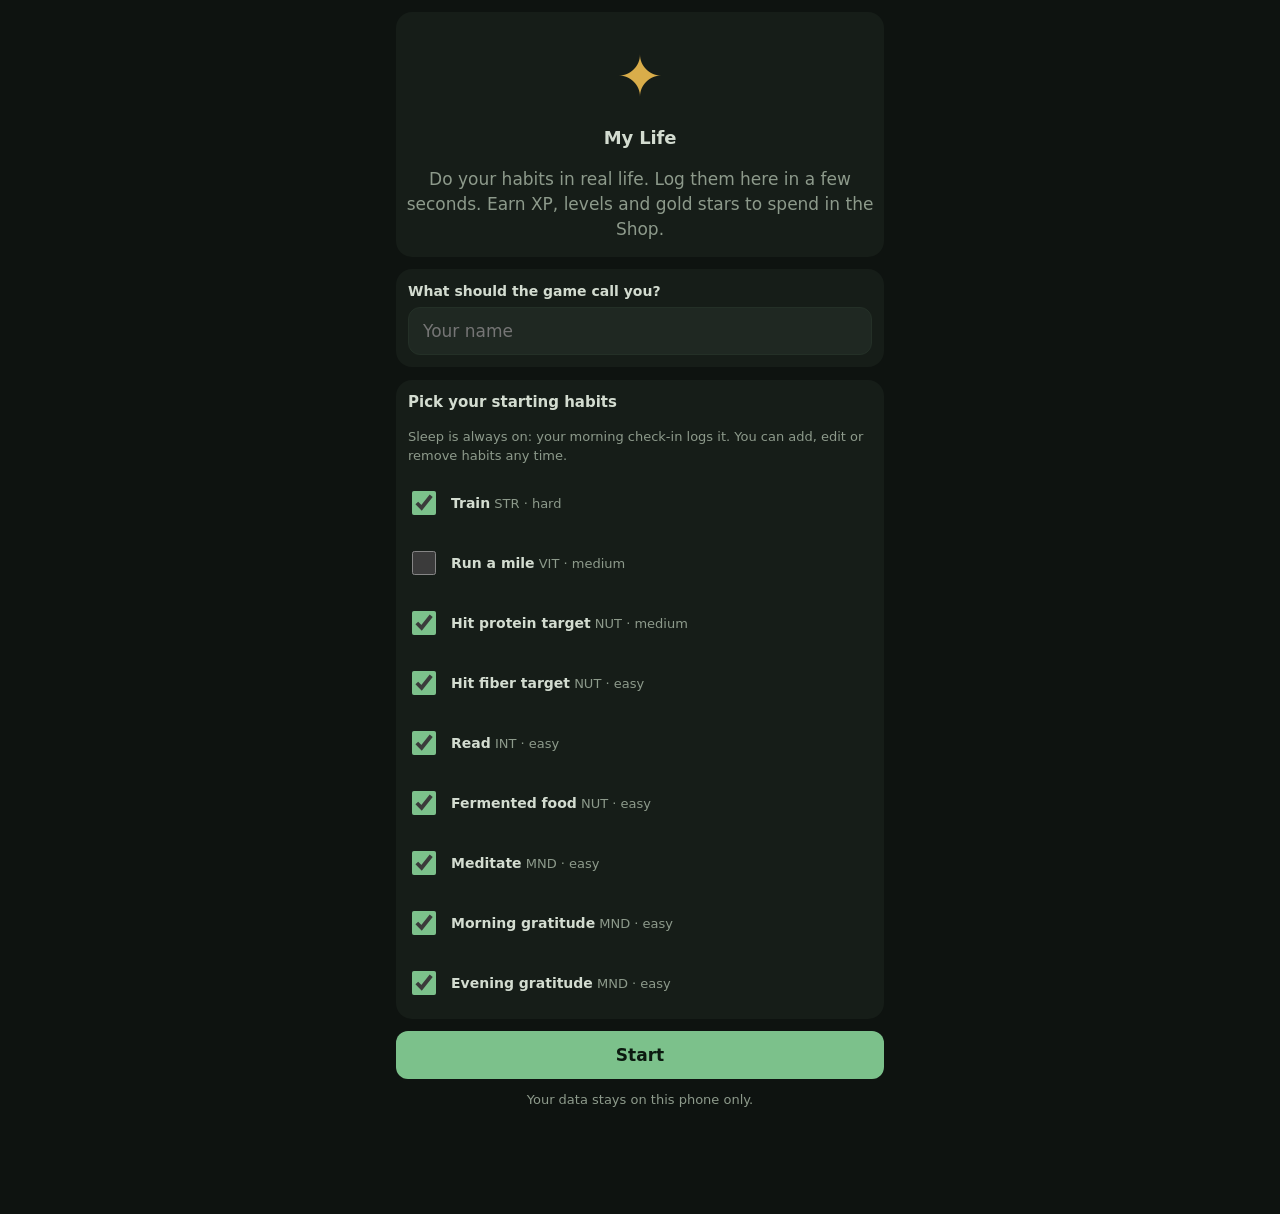
==== index.html @ 89119c5f "Deploy build 97c84e0" ====
<!doctype html>
<html lang="en">
  <head>
    <meta charset="UTF-8" />
    <meta name="viewport" content="width=device-width, initial-scale=1, viewport-fit=cover" />
    <meta name="theme-color" content="#17130f" />
    <meta name="apple-mobile-web-app-capable" content="yes" />
    <meta name="mobile-web-app-capable" content="yes" />
    <meta name="apple-mobile-web-app-status-bar-style" content="black-translucent" />
    <meta name="apple-mobile-web-app-title" content="My Life" />
    <link rel="manifest" href="./manifest.webmanifest" />
    <link rel="icon" href="./icon.svg" type="image/svg+xml" />
    <link rel="apple-touch-icon" href="./apple-touch-icon.png" />
    <title>My Life</title>
    <script type="module" crossorigin src="./assets/index-CblgS7VO.js"></script>
    <link rel="stylesheet" crossorigin href="./assets/index--8AVysXI.css">
  </head>
  <body>
    <div id="app"></div>
  </body>
</html>
---- assets/index--8AVysXI.css ----
:root{--tier-bronze:#b0703a;--tier-silver:#9aa4a8;--tier-gold:#d9a521;--bg:#d9dfd3;--bg2:#cdd5c6;--card:#e8ece2;--line:#c1c9ba;--ink:#1a2119;--muted:#566453;--accent:#2b6f40;--accent2:#4a8c5a;--gold:#8a5f0c;--ok:#2f7a3a;--warn:#b0452a;--on-accent:#f2f6ee;--radius:16px;--lightningcss-light:initial;--lightningcss-dark: ;color-scheme:light;--glow:color-mix(in srgb, var(--accent) 16%, var(--bg));--btn2:color-mix(in srgb, var(--accent) 20%, var(--card));--rank2:var(--accent2);--affirm-a:color-mix(in srgb, var(--accent2) 22%, var(--card));--affirm-b:color-mix(in srgb, var(--accent) 12%, var(--card));--affirm-line:color-mix(in srgb, var(--accent2) 45%, var(--line));--cta-a:color-mix(in srgb, var(--accent) 26%, var(--card));--cta-b:color-mix(in srgb, var(--accent2) 16%, var(--card));--cta-line:color-mix(in srgb, var(--accent) 55%, var(--line));--eve-a:color-mix(in srgb, var(--accent2) 28%, var(--card));--eve-b:var(--card);--eve-line:color-mix(in srgb, var(--accent2) 55%, var(--line));--calm-bg:color-mix(in srgb, var(--ok) 12%, var(--card));--calm-line:color-mix(in srgb, var(--ok) 38%, var(--line));--gold-bg:color-mix(in srgb, var(--gold) 14%, var(--card));--gold-line:color-mix(in srgb, var(--gold) 45%, var(--line));--sleep-ink:color-mix(in srgb, var(--gold) 55%, var(--ink));--sleep-bg:color-mix(in srgb, var(--accent) 10%, var(--bg2));--ok2:color-mix(in srgb, var(--ok) 70%, var(--ink));--tabs-bg:color-mix(in srgb, var(--bg) 92%, transparent);--overlay:#141c1273;--overlay-strong:color-mix(in srgb, var(--bg) 90%, transparent);--sel:color-mix(in srgb, var(--accent) 35%, var(--card));--bar:color-mix(in srgb, var(--muted) 35%, var(--card));--toast-bg:color-mix(in srgb, var(--accent) 14%, var(--card));--toast-line:color-mix(in srgb, var(--accent) 40%, var(--line));--big-a:color-mix(in srgb, var(--gold) 32%, var(--card));--big-b:color-mix(in srgb, var(--gold) 14%, var(--bg));--big-ink:color-mix(in srgb, var(--gold) 50%, var(--ink));--info-bg:var(--bg2);--intro:color-mix(in srgb, var(--accent) 22%, var(--bg));--owed-line:color-mix(in srgb, var(--warn) 50%, var(--line));--ok-bg:color-mix(in srgb, var(--ok) 32%, var(--card))}*{box-sizing:border-box}html{-webkit-text-size-adjust:100%}body{background:radial-gradient(120% 60% at 50% -10%, var(--glow) 0%, var(--bg) 60%) fixed, var(--bg);color:var(--ink);-webkit-tap-highlight-color:transparent;overscroll-behavior-y:none;margin:0;font:16px/1.45 -apple-system,BlinkMacSystemFont,SF Pro Text,system-ui,sans-serif}h1,h2{letter-spacing:-.01em;margin:0 0 8px}h2{font-size:18px}p{margin:0 0 8px}button,input,select{font:inherit;color:inherit}button{cursor:pointer;touch-action:manipulation;border:0;border-radius:12px;min-height:44px;padding:0 16px;transition:transform 80ms,filter .15s}button:active{transform:scale(.96)}.primary{background:linear-gradient(135deg, var(--accent), var(--accent2));color:var(--on-accent);font-weight:600}.secondary{background:var(--btn2);color:var(--ink);font-weight:600}.ghost{color:var(--muted);background:0 0}.danger{color:var(--warn)}.small{min-height:44px;padding:0 12px;font-size:14px}.big{width:100%;min-height:54px;font-size:18px}.link{min-height:44px;color:var(--accent);background:0 0;align-items:center;padding:0;font-weight:600;text-decoration:underline;display:inline-flex}.icon{width:44px;padding:0}input[type=text],input[type=number]{border:1px solid var(--line);background:var(--bg2);border-radius:12px;width:100%;min-height:48px;padding:0 14px;font-size:17px}input:focus{outline:2px solid var(--accent);outline-offset:1px}.hint{color:var(--muted);font-size:13px}.block{display:block}.center{text-align:center}.right{text-align:right}.grow{flex:1;min-width:0}.ok{color:var(--ok);font-size:13px;font-weight:600}.warn-text{color:var(--warn);min-height:1em;margin:0;font-size:14px}.muted{color:var(--muted)}.screen{max-width:520px;padding:calc(env(safe-area-inset-top) + 12px) 16px calc(env(safe-area-inset-bottom) + 96px);flex-direction:column;gap:12px;margin:0 auto;display:flex}.card{background:var(--card);border:1px solid var(--line);border-radius:var(--radius);text-align:left;flex-direction:column;gap:8px;padding:14px;display:flex}.stack{flex-direction:column;gap:12px;display:flex}.inline{align-items:center;gap:8px;display:flex}.section-head{justify-content:space-between;align-items:center;gap:8px;display:flex}.section-head h2{margin:0}.inline input{flex:1;min-width:0}.inline button{white-space:nowrap}.kicker{text-transform:uppercase;letter-spacing:.08em;color:var(--muted);font-size:12px}.top{flex-direction:column;gap:6px;display:flex}.top-row{flex-wrap:wrap;align-items:center;gap:6px;display:flex}.lvl{align-items:center;gap:6px;margin-right:auto;font-weight:700;display:flex}.rank{white-space:nowrap;background:linear-gradient(135deg, var(--gold), var(--rank2));min-width:30px;height:30px;color:var(--on-accent);border-radius:9px;place-items:center;padding:0 8px;font-weight:800;display:inline-grid}.rank.small{border-radius:7px;min-width:24px;height:24px;padding:0 6px;font-size:13px}.pill{background:var(--bg2);border:1px solid var(--line);border-radius:999px;padding:4px 10px;font-size:15px;font-weight:600}.pill.gold{color:var(--gold)}.xpbar{background:var(--bg2);border-radius:99px;height:8px;overflow:hidden}.xpbar.thin{height:6px}.xpfill{background:linear-gradient(90deg, var(--accent), var(--gold));border-radius:99px;height:100%;transition:width .6s}.xp-label{text-align:right}.affirm{background:linear-gradient(135deg, var(--affirm-a), var(--affirm-b));border-color:var(--affirm-line)}.affirm p{margin:0;font-size:19px;font-weight:600}.cta{border:1px solid var(--cta-line);background:linear-gradient(135deg, var(--cta-a), var(--cta-b));color:var(--ink);min-height:64px;padding:14px}.cta.evening{background:linear-gradient(135deg, var(--eve-a), var(--eve-b));border-color:var(--eve-line)}.cta-title{font-size:18px;font-weight:700}.backfill{color:var(--muted);padding:0 4px;font-size:14px}.banner{background:var(--calm-bg);border:1px solid var(--calm-line);border-radius:12px;padding:12px 14px;font-size:15px}.banner.gold{background:var(--gold-bg);border-color:var(--gold-line);color:var(--gold)}.recovery{border-color:var(--gold)}.rest{border-color:var(--calm-line)}.quest{border-top:1px solid var(--line);align-items:center;gap:10px;padding:8px 0;display:flex}.card>.quest:first-of-type,.daily .quest{border-top:0}.q-name{font-weight:600}.quest.is-done .q-name{color:var(--muted)}.quest.sleep .q-name{color:var(--sleep-ink)}.row-actions{align-items:center;gap:6px;display:flex}.done-mark{color:var(--ok);white-space:nowrap;font-weight:700}.done-mark.light{color:var(--ok2)}.daily{border-color:var(--gold-line)}details>summary{cursor:pointer;align-items:center;min-height:44px;font-weight:600;display:flex}.add-quest{align-self:center}.tabs{padding:6px 8px calc(env(safe-area-inset-bottom) + 6px);background:var(--tabs-bg);-webkit-backdrop-filter:blur(12px);border-top:1px solid var(--line);z-index:10;justify-content:space-around;display:flex;position:fixed;bottom:0;left:0;right:0}.tab{color:var(--muted);background:0 0;flex-direction:column;flex:1;align-items:center;gap:2px;min-height:52px;padding:4px 0;font-size:12px;display:flex}.tab.on{color:var(--ink)}.tab-icon{font-size:20px;line-height:1}.sheet-wrap{background:var(--overlay);z-index:20;justify-content:center;align-items:flex-end;animation:.18s fade;display:flex;position:fixed;inset:0}.sheet{background:var(--bg2);border:1px solid var(--line);width:100%;max-width:520px;max-height:92vh;padding:8px 16px calc(env(safe-area-inset-bottom) + 20px);border-radius:22px 22px 0 0;animation:.22s cubic-bezier(.2,.9,.3,1.1) rise;overflow:hidden auto}.sheet-wrap.closing{animation:.18s reverse forwards fade}.sheet-head{background:var(--bg2);z-index:1;justify-content:space-between;align-items:center;padding:8px 0;display:flex;position:sticky;top:0}.sheet-head h2{margin:0}.field{flex-direction:column;gap:6px;display:flex}.field-label{justify-content:space-between;align-items:baseline;gap:8px;font-weight:600;display:flex}.scale{grid-template-columns:repeat(5,1fr);gap:6px;display:grid}.scale-btn{background:var(--card);border:1px solid var(--line);min-height:50px;padding:0;font-size:18px;font-weight:700}.scale-btn.on{background:var(--accent);border-color:#0000}.stepper{grid-template-columns:64px 1fr 64px;align-items:center;gap:8px;display:grid}.sleep-value{text-align:center;color:var(--sleep-ink);font-size:30px;font-weight:800}.sleep-field{background:var(--sleep-bg);border-radius:14px;padding:10px}.chips{flex-wrap:wrap;gap:6px;display:flex}.chips.scroll{scrollbar-width:none;flex-wrap:nowrap;padding-bottom:4px;overflow-x:auto}.chip{background:var(--card);border:1px solid var(--line);white-space:nowrap;border-radius:999px;align-items:center;min-height:44px;padding:0 12px;font-size:14px;display:inline-flex}.chip.on{background:var(--sel);border-color:var(--accent)}.seg{background:var(--bg2);border:1px solid var(--line);border-radius:12px;flex-wrap:wrap;gap:3px;padding:3px;display:flex}.seg button{min-height:44px;color:var(--muted);background:0 0;flex:1;padding:0 8px;font-size:14px}.seg button:first-letter{text-transform:uppercase}.seg button.on{background:var(--sel);color:var(--ink)}.days{grid-template-columns:repeat(7,1fr);gap:4px;display:grid}.days button{background:var(--card);border:1px solid var(--line);color:var(--muted);padding:0}.days button.on{background:var(--sel);color:var(--ink);border-color:var(--accent)}.more{border-top:1px solid var(--line);padding-top:4px}.more[open]>:not(summary){margin-top:10px}.ref{background:var(--card);border-radius:12px;padding:10px 12px;font-size:15px}.time-row,.num-row{align-items:center;gap:8px;display:flex}.time-row input,.num-row input{text-align:center;min-height:64px;font-size:28px}.big-colon{font-size:30px;font-weight:800}.unit{color:var(--muted);font-size:18px}.check-row{align-items:center;gap:12px;min-height:48px;display:flex}.check-row input[type=checkbox]{width:24px;height:24px;accent-color:var(--accent)}.list-row{text-align:left;border-top:1px solid var(--line);min-height:56px;color:var(--ink);background:0 0;border-radius:0;align-items:center;gap:8px;padding:8px 0;display:flex}.kv{justify-content:space-between;align-items:center;gap:8px;min-height:32px;display:flex}.stat{flex-direction:column;gap:4px;padding:6px 0;display:flex}.stat-top{align-items:center;gap:8px;display:flex}.lookback{flex-direction:column;gap:6px;display:flex}.chart{width:100%;height:auto;margin-top:6px}.chart .grid{stroke:var(--line);stroke-width:1px}.chart .axis{fill:var(--muted);font-size:10px}.chart .line{fill:none;stroke:var(--accent);stroke-width:2.5px;stroke-linejoin:round}.chart .dot{fill:var(--ink);stroke:var(--accent);stroke-width:2px}.chart .trend{stroke:var(--gold);stroke-width:2px;stroke-dasharray:5 4}.chart .bar{fill:var(--bar)}.chart .bar.ok{fill:var(--ok);opacity:.8}.chart-note{margin:4px 0 0;font-size:15px}.toasts{top:calc(env(safe-area-inset-top) + 8px);z-index:40;pointer-events:none;flex-direction:column;align-items:center;gap:6px;padding:0 12px;display:flex;position:fixed;left:0;right:0}.toast{pointer-events:auto;background:var(--toast-bg);border:1px solid var(--toast-line);border-radius:14px;width:100%;max-width:480px;padding:10px 14px;font-size:15px;transition:opacity .4s,transform .4s;animation:.28s cubic-bezier(.2,.9,.3,1.2) drop;box-shadow:0 8px 24px #00000059}.toast-main{font-weight:600}.toast-sub{opacity:.85;margin-top:2px;font-size:14px}.toast.big{background:linear-gradient(135deg, var(--big-a), var(--big-b));border-color:var(--gold);color:var(--big-ink);font-weight:600}.toast.info{background:var(--info-bg);color:var(--muted);font-size:14px}.toast.warn{border-color:var(--warn)}.toast.out{opacity:0;transform:translateY(-8px)}.celebrate,.intro{z-index:50;background:var(--overlay-strong);text-align:center;place-items:center;padding:24px;animation:.3s fade;display:grid;position:fixed;inset:0}.celebrate-card h1{background:linear-gradient(90deg, var(--gold), var(--big-ink), var(--gold));color:#0000;-webkit-background-clip:text;background-clip:text;font-size:44px;animation:.6s cubic-bezier(.2,1.4,.4,1) pop}.burst{color:var(--gold);font-size:64px;animation:1.2s ease-out spin}.intro{background:radial-gradient(circle at 50% 40%, var(--intro), var(--bg) 70%);transition:opacity .6s}.intro.out{opacity:0}.intro-kicker{color:var(--gold);letter-spacing:.12em;text-transform:uppercase;font-size:13px;animation:.8s both rise}.intro-text{max-width:360px;font-size:26px;font-weight:700;animation:1s .3s both rise}.setup .hero{text-align:center;padding:24px 0 8px}.logo{color:var(--gold);font-size:56px}@keyframes fade{0%{opacity:0}}@keyframes rise{0%{opacity:0;transform:translateY(24px)}}@keyframes drop{0%{opacity:0;transform:translateY(-16px)}}@keyframes pop{0%{transform:scale(.4)}}@keyframes spin{0%{transform:rotate(-180deg)scale(.2)}}@media (prefers-reduced-motion:reduce){*{transition:none!important;animation:none!important}}.bingo{grid-template-columns:repeat(3,1fr);gap:6px;display:grid}.sq{aspect-ratio:1/.8;background:var(--bg2);border:1px solid var(--line);min-height:72px;color:var(--ink);text-align:center;border-radius:12px;justify-content:center;align-items:center;padding:6px;font-size:13px;font-weight:600;line-height:1.2;display:flex;overflow:hidden}.sq.side{color:var(--muted);font-weight:500}.sq.on{background:linear-gradient(135deg, var(--gold-line), var(--big-b));border-color:var(--gold);color:var(--big-ink);animation:.3s pop}.sq:disabled{cursor:default;opacity:1}.shop-row{border-top:1px solid var(--line);min-height:56px;padding:8px 0}.link-row{text-align:left;color:var(--ink);background:0 0;min-height:44px;padding:0}.owed{border-color:var(--owed-line)}.swatch{background:var(--sw);border:1px solid var(--line);border-radius:8px;flex:none;width:28px;height:28px}.title-badge{color:var(--gold);margin-top:-6px;font-size:14px;font-weight:600}button:disabled{opacity:.6}.theme-night{--sw:linear-gradient(135deg, #2b6f40, #7cc18b)}.theme-dawn{--sw:linear-gradient(135deg, #ff9a8b, #ffcf71)}.theme-forest{--sw:linear-gradient(135deg, #49c78a, #2f8f6a)}.theme-ocean{--sw:linear-gradient(135deg, #36c3e0, #2b6fd6)}.theme-ember{--sw:linear-gradient(135deg, #ff7a45, #d9363e)}.theme-royal{--sw:linear-gradient(135deg, #b07cff, #ffc94d)}.theme-aurora{--sw:linear-gradient(135deg, #5effc5, #8b6cff)}.theme-gold{--sw:linear-gradient(135deg, #ffe08a, #c8901f)}:root[data-theme=dawn]{--lightningcss-light: ;--lightningcss-dark:initial;color-scheme:dark;--bg:#241726;--bg2:#2e1d30;--card:#36233a;--line:#4d3350;--accent:#ff8a7a;--accent2:#ffb35c}:root[data-theme=forest]{--lightningcss-light: ;--lightningcss-dark:initial;color-scheme:dark;--bg:#0e1a16;--bg2:#13241e;--card:#182e26;--line:#24453a;--accent:#3fbf80;--accent2:#2c8f6a}:root[data-theme=ocean]{--lightningcss-light: ;--lightningcss-dark:initial;color-scheme:dark;--bg:#0a1622;--bg2:#0f2030;--card:#13283d;--line:#1f3d5c;--accent:#2fb5d8;--accent2:#2b6fd6}:root[data-theme=ember]{--lightningcss-light: ;--lightningcss-dark:initial;color-scheme:dark;--bg:#1c1010;--bg2:#261515;--card:#301a1a;--line:#4a2a26;--accent:#ff6a3d;--accent2:#d9363e}:root[data-theme=royal]{--lightningcss-light: ;--lightningcss-dark:initial;color-scheme:dark;--bg:#160f26;--bg2:#1e1533;--card:#261b40;--line:#3a2b5e;--accent:#a774ff;--accent2:#7f4fe0}:root[data-theme=aurora]{--lightningcss-light: ;--lightningcss-dark:initial;color-scheme:dark;--bg:#0b1420;--bg2:#101d2c;--card:#142538;--line:#22405a;--accent:#3fe0b0;--accent2:#8b6cff}:root[data-theme=gold]{--lightningcss-light: ;--lightningcss-dark:initial;color-scheme:dark;--bg:#17130a;--bg2:#201a0e;--card:#2a2212;--line:#45381c;--accent:#e0a92f;--accent2:#b9811a}.theme-sakura{--sw:linear-gradient(135deg, #ffb3c8, #ff7aa2)}.theme-midnight{--sw:linear-gradient(135deg, #7b8cff, #a07bff)}.theme-lagoon{--sw:linear-gradient(135deg, #2fd0c0, #4aa8ff)}.theme-mocha{--sw:linear-gradient(135deg, #d99a62, #8a5a38)}.theme-neon{--sw:linear-gradient(135deg, #ff4fd8, #35e6ff)}.theme-slate{--sw:linear-gradient(135deg, #8aa4c8, #56708f)}.theme-desert{--sw:linear-gradient(135deg, #ffb066, #e0586a)}.theme-plum{--sw:linear-gradient(135deg, #d57bff, #ff7bc8)}:root[data-theme=sakura]{--lightningcss-light: ;--lightningcss-dark:initial;color-scheme:dark;--bg:#22151c;--bg2:#2c1b24;--card:#35212d;--line:#4f3040;--accent:#ff9ab8;--accent2:#ffc2a0}:root[data-theme=midnight]{--lightningcss-light: ;--lightningcss-dark:initial;color-scheme:dark;--bg:#0b0d1c;--bg2:#10142a;--card:#161b38;--line:#262d58;--accent:#7b8cff;--accent2:#a07bff}:root[data-theme=lagoon]{--lightningcss-light: ;--lightningcss-dark:initial;color-scheme:dark;--bg:#071a1c;--bg2:#0b2427;--card:#102f33;--line:#1b4a4f;--accent:#2fd0c0;--accent2:#4aa8ff}:root[data-theme=mocha]{--lightningcss-light: ;--lightningcss-dark:initial;color-scheme:dark;--bg:#1a130f;--bg2:#241b15;--card:#2e231b;--line:#4a382b;--accent:#d99a62;--accent2:#b87a44}:root[data-theme=neon]{--lightningcss-light: ;--lightningcss-dark:initial;color-scheme:dark;--bg:#0d0a18;--bg2:#150f26;--card:#1c1433;--line:#34255c;--accent:#ff4fd8;--accent2:#35e6ff}:root[data-theme=slate]{--lightningcss-light: ;--lightningcss-dark:initial;color-scheme:dark;--bg:#121519;--bg2:#191d23;--card:#20252d;--line:#313945;--accent:#8aa4c8;--accent2:#6a84a8}:root[data-theme=desert]{--lightningcss-light: ;--lightningcss-dark:initial;color-scheme:dark;--bg:#1d1410;--bg2:#281b14;--card:#32221a;--line:#523a2a;--accent:#ff9a4d;--accent2:#e0586a}:root[data-theme=plum]{--lightningcss-light: ;--lightningcss-dark:initial;color-scheme:dark;--bg:#1a0f1c;--bg2:#241427;--card:#2e1a33;--line:#4a2b52;--accent:#d57bff;--accent2:#ff7bc8}:root[data-theme=dawn],:root[data-theme=forest],:root[data-theme=sakura],:root[data-theme=midnight],:root[data-theme=lagoon],:root[data-theme=mocha],:root[data-theme=neon],:root[data-theme=slate],:root[data-theme=desert],:root[data-theme=plum],:root[data-theme=ocean],:root[data-theme=ember],:root[data-theme=royal],:root[data-theme=aurora],:root[data-theme=gold]{--ink:#eee4d6;--muted:#a8998a;--on-accent:#1d130b;--gold:#e8b75a;--ok:#9cc28a;--warn:#e07a5f}.tab.locked{opacity:.55}.locked-card{text-align:center;align-items:center;padding:32px 16px}.unlocked{color:var(--gold);font-weight:600}.weekly{border-color:var(--cta-line)}.weekly p{margin:0}.kv.worse b{color:var(--warn)}.kv.better b{color:var(--ok)}.insight{text-align:left;background:var(--bg2);border:1px solid var(--line);color:var(--ink);border-radius:12px;align-items:flex-start;gap:10px;min-height:44px;padding:10px 12px;font-size:15px;display:flex}.tag{text-transform:uppercase;letter-spacing:.06em;background:var(--sel);border-radius:99px;flex:none;margin-top:2px;padding:2px 8px;font-size:11px}.tag.likely{background:var(--ok-bg)}.suggestion{border-top:1px solid var(--line);padding-top:8px}.chart .axis.big{fill:var(--ink);font-size:14px;font-weight:700}.float{color:var(--gold);pointer-events:none;z-index:60;text-shadow:0 2px 8px #0009;font-size:20px;font-weight:800;animation:1s ease-out forwards floatUp;position:fixed;transform:translate(-50%)}@keyframes floatUp{0%{opacity:1;transform:translate(-50%)scale(.8)}to{opacity:0;transform:translate(-50%,-60px)scale(1.15)}}.coach{border-color:var(--gold)}.coach-list{flex-direction:column;gap:4px;margin:0;padding-left:20px;font-size:15px;display:flex}.chart .xpline{fill:none;stroke:var(--gold);stroke-width:1.5px;opacity:.85}.late{border-color:var(--gold-line)}:root[data-night="1"],:root[data-night="1"][data-theme]{--lightningcss-light: ;--lightningcss-dark:initial;color-scheme:dark;--bg:#0e1310;--bg2:#1f2822;--card:#161d18;--line:#243027;--ink:#d3dcd0;--muted:#8d9a8b;--accent:#7cc18b;--accent2:#5ea36d;--gold:#d9ad4a;--ok:#8fcf9b;--warn:#e07a5f;--on-accent:#0c1a10;--overlay:#000000b3}:root[data-night="1"] body{background:var(--bg)}:root[data-night="1"] .celebrate-card h1{color:var(--gold);background:0 0}.pair{border-top:1px solid var(--line);padding:10px 0}.pair:first-of-type{border-top:0}.pair .field-label{justify-content:space-between;gap:8px;display:flex}.pair .xpbar{margin:6px 0 2px}.tiles{gap:8px;margin:8px 0;display:grid}.tile{border-radius:var(--radius);background:var(--card);min-height:64px;color:var(--ink);text-align:left;justify-content:space-between;align-items:center;gap:12px;padding:10px 14px;display:flex}.tile-text{gap:2px;display:grid}.tile-name{color:var(--muted);font-size:14px}.tile-value{font-size:20px;font-weight:650}.spark{flex:none;width:120px;height:48px}.spark-avg,.spark-goal{stroke:var(--muted);stroke-width:1px;stroke-dasharray:3 3;opacity:.55}.spark-goal{stroke:var(--gold);opacity:.8}.spark-dot{fill:var(--accent)}.tile-change{font-size:var(--t2);font-weight:600}.tile-change.good{color:var(--ok)}.tile-change.bad{color:var(--warn)}.tile-change.flat{color:var(--muted)}.spark-line{fill:none;stroke:var(--accent);stroke-width:2px;stroke-linecap:round;stroke-linejoin:round}.detail-top,.me-bar{align-items:center;gap:8px;min-height:48px;display:flex}.detail-top h1,.me-bar h1{flex:1;margin:0;font-size:20px}.back{min-height:44px;color:var(--accent);padding:0 8px}.gear{min-width:44px;min-height:44px;font-size:22px}.readout{align-content:center;min-height:56px;display:grid}.readout-title{font-size:22px;font-weight:650}.plot-wrap{touch-action:pan-y;-webkit-user-select:none;user-select:none}.plot{touch-action:pan-y}.chart .cursor{stroke:var(--muted);stroke-width:1px}.chart .mark{fill:var(--accent);stroke:var(--ink);stroke-width:2px}.chart-controls{align-items:center;gap:8px;margin-top:8px;display:flex}.chart-controls .seg{flex-wrap:nowrap;flex:1}.pager{display:flex}.pager .icon{min-width:44px;min-height:44px;font-size:24px}.pager .icon:disabled{opacity:.3}.day-value{text-align:center;place-content:center;min-height:150px;display:grid}.big-num{font-size:40px;font-weight:700}.meal-row{grid-template-columns:1fr auto auto;align-items:baseline;gap:10px;padding:8px 0;display:grid}.stage{fill:var(--muted)}.stage-A{fill:var(--warn)}.stage-R{fill:var(--gold)}.stage-L{fill:color-mix(in srgb, var(--accent) 70%, var(--card))}.stage-D{fill:var(--accent2)}.stage-key{flex-wrap:wrap;gap:12px;margin:6px 0;font-size:13px;display:flex}.stage-dot:before{content:"";background:currentColor;border-radius:3px;width:10px;height:10px;margin-right:5px;display:inline-block}.stage-dot.stage-A{color:var(--warn)}.stage-dot.stage-R{color:var(--gold)}.stage-dot.stage-L{color:color-mix(in srgb, var(--accent) 70%, var(--card))}.stage-dot.stage-D{color:var(--accent2)}:root{--s1:4px;--s2:8px;--s3:12px;--s4:16px;--s5:20px;--s6:24px;--s8:32px;--r1:8px;--r2:12px;--r3:16px;--r4:20px;--r5:28px;--t1:12px;--t2:13px;--t3:15px;--t4:17px;--t5:20px;--t6:28px;--t7:40px;--surface-0:var(--bg);--surface-1:color-mix(in srgb, var(--card) 100%, var(--bg));--surface-2:color-mix(in srgb, var(--accent) 7%, var(--card));--m1:.1s;--m2:.2s;--m3:.3s;--m4:.45s;--tier-bronze:#b9733c;--tier-silver:#b9b3aa;--tier-gold:#e0ad47;--tier-platinum:#9fc7b5;--tier-emerald:#5fb87a;--tier-diamond:#d9a0b8;--tier-master:#b66fd0;--tier-grandmaster:#d6604a;--tier-champion:#f1c75b}body{background:var(--bg);font-size:var(--t4)}:root[data-theme] body{background:var(--bg)}h1{font-size:var(--t5);font-weight:650}h2{font-size:var(--t3);letter-spacing:0;font-weight:650}.card,.card.affirm,.card.cta,.card.evening,.card.late,.card.coach,.card.daily,.card.rest,.card.recovery{background:var(--surface-1);border-radius:var(--r3);padding:var(--s4);content-visibility:auto;contain-intrinsic-size:auto 160px;border:0}.card.cta,.card.evening{background:var(--surface-2)}.primary{background:var(--accent)}.rank{background:0 0;min-width:0;height:auto;padding:0}.xpfill{background:var(--accent)}button{transition:transform var(--m1) ease, background var(--m2) ease}:root[data-night="1"] .screen,:root[data-night="1"] .tabs,:root[data-night="1"] .sheet,:root[data-night="1"] .toast,:root[data-night="1"] .celebrate-card,:root[data-night="1"] .intro-text,:root[data-night="1"] .float{filter:none}.tab-icon svg{fill:none;stroke:currentColor;stroke-width:1.8px;stroke-linecap:round;stroke-linejoin:round;width:24px;height:24px}.icon-svg{vertical-align:-.18em;fill:none;stroke:currentColor;stroke-width:2px;stroke-linecap:round;stroke-linejoin:round;width:1.1em;height:1.1em}.icon-svg.fill{fill:currentColor;stroke:none}.emblem{align-items:center;gap:var(--s2);font-weight:650;font-size:var(--t3);display:inline-flex}.emblem svg{flex:none}.em .body{fill:var(--c)}.em .hi{fill:#ffffff4d}.em .lo{fill:#00000038}.em .cut{fill:var(--surface-1)}.em .line{stroke:var(--surface-1);stroke-width:1.6px;fill:none;stroke-linecap:round}.em .pip{fill:var(--line)}.em .pip.on{fill:var(--c)}.em text{fill:var(--ink);text-anchor:middle;font-weight:800}.tier-bronze{--tier:var(--tier-bronze)}.tier-silver{--tier:var(--tier-silver)}.tier-gold{--tier:var(--tier-gold)}.tier-platinum{--tier:var(--tier-platinum)}.tier-emerald{--tier:var(--tier-emerald)}.tier-diamond{--tier:var(--tier-diamond)}.tier-master{--tier:var(--tier-master)}.tier-grandmaster{--tier:var(--tier-grandmaster)}.tier-champion{--tier:var(--tier-champion)}.hero{gap:var(--s2);padding:var(--s3) var(--s4);background:var(--surface-1);border-radius:var(--r3);display:grid}.hero-row{align-items:center;gap:var(--s3);flex-wrap:wrap;display:flex}.hero-row .stat-pill{align-items:center;gap:var(--s1);font-weight:650;font-size:var(--t3);display:inline-flex}.hero-row .grow{flex:1}.hero-count{font-size:var(--t3);font-weight:650}.info{width:44px;min-height:44px;color:var(--muted);background:0 0;place-items:center;padding:0;display:inline-grid}.info span{text-align:center;border:1.5px solid;border-radius:50%;width:20px;height:20px;font-size:12px;font-weight:700;line-height:17px}.sync-chip{min-height:44px;padding:0 var(--s3);background:var(--surface-2);color:var(--accent);font-weight:650;font-size:var(--t2);border-radius:999px}.affirm-line{background:var(--surface-1);border-radius:var(--r3);padding:0 var(--s4)}.affirm-line summary{cursor:pointer;min-height:44px;color:var(--muted);font-size:var(--t3);align-items:center;list-style:none;display:flex}.affirm-line summary::-webkit-details-marker{display:none}.affirm-line summary span{text-overflow:ellipsis;white-space:nowrap;overflow:hidden}.affirm-line[open] summary span{white-space:normal;color:var(--ink)}.rows{gap:0;display:grid}.row{align-items:center;gap:var(--s3);min-height:56px;padding:var(--s2) 0;display:flex}.row+.row{box-shadow:0 -1px 0 color-mix(in srgb, var(--line) 60%, transparent)}.row .name{font-size:var(--t4);font-weight:600}.ring{flex:none;width:44px;height:44px}.ring .track{fill:none;stroke:var(--bar);stroke-width:4px}.ring .arc{fill:none;stroke:var(--accent);stroke-width:4px;stroke-linecap:round;transform-origin:50%;transition:stroke-dashoffset var(--m4) ease;transform:rotate(-90deg)}.ring.full .arc{stroke:var(--ok)}.ring text{fill:var(--ink);text-anchor:middle;dominant-baseline:central;font-size:11px;font-weight:650}.acc{background:var(--surface-1);border-radius:var(--r3)}.acc>summary{align-items:center;gap:var(--s2);min-height:52px;padding:0 var(--s4);cursor:pointer;font-weight:650;font-size:var(--t3);list-style:none;display:flex}.acc>summary::-webkit-details-marker{display:none}.acc>summary .count{color:var(--muted);font-weight:500;font-size:var(--t2);margin-left:auto}.acc>summary:after{content:"›";color:var(--muted);transition:transform var(--m2) ease;font-size:22px}.acc[open]>summary:after{transform:rotate(90deg)}.acc>.acc-body{padding:0 var(--s4) var(--s4);gap:var(--s2);display:grid}@media (prefers-reduced-motion:reduce){*{transition-duration:.01ms!important;animation-duration:.01ms!important}}@media (hover:none){.info:hover{color:var(--muted)}}@supports (view-transition-name:x){::view-transition-old(root){animation-duration:var(--m2)}::view-transition-new(root){animation-duration:var(--m2)}}.nudge{gap:var(--s2);padding:var(--s3) var(--s4)}.nudge p{font-size:var(--t3);margin:0}.me-bar{padding-top:var(--s2)}.acc-title-hidden{display:none}.card.in-acc{content-visibility:visible;background:0 0;padding:0}.banner,.banner.gold,.recovery,.rest,.late,.card.late,.toast,.toast.big,.toast.info,.toast.warn{border:0}.toast.big{background:var(--big-a)}.sq,.sq.on,.sq.free{background:var(--surface-2);border:0}.sq.on{background:var(--sel);color:var(--ink)}.insight,.insight.likely,.insight.possible{border:0}.celebrate-card{background:var(--surface-1);border:0}.celebrate-card h1{-webkit-text-fill-color:currentColor;color:var(--gold);background:0 0}.intro{background:var(--intro)}.chip{background:var(--surface-2);border:0}.chip.on{background:var(--sel)}.seg{border:0}.celebrate-card .emblem{font-size:var(--t5);margin-bottom:var(--s2);justify-content:center}.celebrate-card .emblem svg{width:52px;height:60px}.readout{touch-action:pan-y}.chart .event{stroke:var(--gold);stroke-width:1.5px;stroke-dasharray:4 3}.tracked{gap:var(--s2);display:grid}.h{font-size:var(--t1);letter-spacing:.04em;text-transform:uppercase;color:var(--muted);padding:0 var(--s1);justify-content:space-between;align-items:center;font-weight:650;display:flex}.h .info{width:44px;min-height:44px;margin:-12px -8px}.tracked-row{gap:var(--s2);grid-template-columns:repeat(3,1fr);display:grid}.tile-t{min-height:96px;padding:var(--s2) var(--s1);background:var(--surface-1);border-radius:var(--r3);color:var(--ink);align-content:center;justify-items:center;gap:2px;display:grid}.tile-t b{font-size:var(--t2)}.tile-t small{font-size:var(--t1);color:var(--muted)}.tile-t .ring{width:40px;height:40px}.chk{width:44px;min-width:44px;height:44px;box-shadow:inset 0 0 0 2px var(--line);color:var(--on-accent);background:0 0;border-radius:50%;place-items:center;padding:0;display:grid}.chk[aria-pressed=true]{background:var(--accent);box-shadow:none}.chk svg{fill:none;stroke:currentColor;stroke-width:3px;stroke-linecap:round;stroke-linejoin:round;opacity:0;width:20px;height:20px}.chk[aria-pressed=true] svg{opacity:1}.row.done .name{color:var(--muted)}.row{min-height:52px;padding:var(--s1) 0}.row .name{font-size:var(--t3)}.clamp{-webkit-line-clamp:2;-webkit-box-orient:vertical;display:-webkit-box;overflow:hidden}.bingo-card .bingo{gap:var(--s2)}.bingo .sq{aspect-ratio:1.55;text-align:center;word-break:normal;overflow-wrap:anywhere;-webkit-hyphens:auto;hyphens:auto;place-items:center;min-height:44px;padding:4px 6px;font-size:11.5px;font-weight:600;line-height:1.15;display:grid;overflow:hidden}.sq-t{-webkit-line-clamp:3;-webkit-box-orient:vertical;display:-webkit-box;overflow:hidden}.card.daily .row{min-height:48px}.bal{padding:0 var(--s1);justify-content:space-between;align-items:center;display:flex}.bal-n{font-size:var(--t6)}.pill-tag{min-height:28px;padding:0 var(--s3);background:var(--surface-2);color:var(--accent);font-weight:650;font-size:var(--t2);border-radius:999px;align-items:center;display:inline-flex}.pill-tag.on{background:var(--accent);color:var(--on-accent)}.looks .hscroll{gap:var(--s3);margin:0 calc(-1 * var(--s4));padding:var(--s1) var(--s4) var(--s2);scrollbar-width:none;scroll-snap-type:x proximity;display:flex;overflow-x:auto}.look{scroll-snap-align:start;gap:var(--s2);padding:var(--s2);background:var(--surface-1);border-radius:var(--r3);flex:0 0 132px;justify-items:start;display:grid}.look-prev{border-radius:var(--r2);background:var(--sw,var(--accent));align-content:end;gap:4px;width:100%;height:84px;padding:8px;display:grid}.look-prev i{background:#ffffffd9;border-radius:4px;height:7px;display:block}.look-prev i:nth-child(2){background:#ffffff80;width:60%}.shop-row .link-row{text-align:left;color:inherit;background:0 0;padding:0}.looks .hscroll{scroll-padding-left:var(--s4)}.sq.free{color:var(--ink)}.train-head{align-items:center;gap:var(--s2);display:flex}.train-head h2{font-size:var(--t5);margin:0}.ex{gap:var(--s2)}.train .inline.center{flex-wrap:wrap;justify-content:center;row-gap:0}.train>*{min-width:0}.ex .name .pill-tag{margin-left:var(--s2);min-height:20px;font-size:var(--t1);padding:0 var(--s2)}.stepper-v{font-size:var(--t5);place-items:center;min-width:96px;font-weight:650;display:grid}.setchips{gap:var(--s2);flex-wrap:wrap;display:flex}.setchip{border-radius:var(--r2);background:var(--surface-2);min-height:48px;color:var(--ink);flex:64px;font-weight:650}.setchip.on{background:var(--accent);color:var(--on-accent)}.setchip.sel{box-shadow:inset 0 0 0 2px var(--ink)}.picker{gap:var(--s2);padding:var(--s3);border-radius:var(--r2);background:var(--surface-2);grid-template-columns:minmax(0,1fr);display:grid}.area-row{align-items:center;gap:var(--s3);min-height:52px;padding:0 var(--s4);border-radius:var(--r2);background:var(--surface-2);color:var(--ink);text-align:left;display:flex}.area-row.hot{background:var(--accent);color:var(--on-accent)}.area-row.hot .pill-tag{background:var(--on-accent);color:var(--accent)}.chip.never{opacity:.7;text-decoration:line-through}textarea.paste{border-radius:var(--r2);border:1px solid var(--line);background:var(--bg2);width:100%;padding:var(--s3);font:inherit;font-size:var(--t3);color:var(--ink)}.hero-row{gap:var(--s2);flex-wrap:nowrap}.hero-row .stat-pill{font-size:var(--t2)}.stat-top{gap:var(--s3)}.tracked-row.four{grid-template-columns:repeat(4,1fr)}.tracked-row.four .tile-t{padding-inline:2px}.slider{touch-action:pan-y;-webkit-user-select:none;user-select:none;cursor:pointer;height:52px;position:relative}.slider-rail{background:var(--bar);border-radius:99px;height:8px;position:absolute;top:22px;left:0;right:0;overflow:hidden}.slider-fill{background:var(--accent);height:100%;transition:width var(--m1) ease;border-radius:99px}.slider-notch{background:var(--surface-1);opacity:.6;pointer-events:none;border-radius:50%;width:8px;height:8px;margin-left:-4px;position:absolute;top:22px}.slider-thumb{background:var(--accent);width:32px;height:32px;box-shadow:0 0 0 4px var(--surface-1);transition:left var(--m1) ease;border-radius:50%;margin-left:-16px;position:absolute;top:10px}.slider.untouched .slider-thumb{background:var(--bar);box-shadow:0 0 0 4px var(--surface-1), inset 0 0 0 2px var(--muted)}.slider:focus-visible .slider-thumb{outline:2px solid var(--ink)}.slider-hints{font-size:var(--t1);color:var(--muted);justify-content:space-between;margin-top:-4px;display:flex}.slider-val{font-size:var(--t4);text-align:right;min-width:1.5ch}.toast{box-sizing:border-box;view-transition-name:none;width:min(100%,480px)}.toasts{box-sizing:border-box;width:100%}.rank-tap,.lvl.plain{min-width:44px;min-height:44px;color:inherit;font:inherit;cursor:pointer;background:0 0;border:0;align-items:center;gap:6px;padding:0;display:inline-flex}.rank-row{align-items:center;gap:var(--s3);padding:var(--s2) var(--s3);border-radius:var(--r2,12px);background:var(--surface-2,var(--surface-1));display:flex}.rank-row.here{outline:2px solid var(--accent)}.rank-row.locked{opacity:.45;filter:grayscale()}.rank-row .emblem{flex:none}.insight{gap:var(--s2);text-align:left;width:100%;padding:var(--s3);margin-top:var(--s2);border-radius:var(--r2);background:var(--surface-2);color:var(--ink);min-height:44px;display:grid}.pair{gap:var(--s2);padding:var(--s3);margin-top:var(--s2);border-radius:var(--r2);background:var(--surface-2);display:grid}.ins-head{align-items:center;gap:var(--s2);display:flex}.ww{gap:6px;display:grid}.ww-row{align-items:center;gap:var(--s2);font-size:var(--t2);grid-template-columns:64px 1fr auto 28px;display:grid}.ww-track{background:color-mix(in srgb, var(--ink) 8%, transparent);border-radius:5px;height:10px;overflow:hidden}.ww-bar{border-radius:5px;height:100%;display:block}.ww-bar.hi{background:var(--accent)}.ww-bar.lo{background:color-mix(in srgb, var(--ink) 30%, transparent)}.ww-n{text-align:right}.peek{z-index:0;background:var(--bg);pointer-events:none;--dim:.35;position:fixed;inset:0;overflow:hidden}.peek:after{content:"";opacity:var(--dim);background:#000;position:absolute;inset:0}.screen.dragging{z-index:2;background:var(--bg);will-change:transform;touch-action:none;min-height:100vh;position:relative;box-shadow:-10px 0 28px #00000047}.tab.on{color:var(--accent);font-weight:700}.tab.on .tab-icon svg{stroke-width:2.3px}.tiles{gap:6px}.tile{gap:10px;min-height:0;padding:6px 12px}.tile-text{gap:0;min-width:0;line-height:1.2}.tile-row{flex-wrap:wrap;align-items:baseline;gap:2px 8px;display:flex}.tile-value{font-size:17px}.tile-change{font-size:12px}.spark{width:104px;height:36px}.tile.empty{opacity:.6}.tile.empty .tile-name{color:var(--muted)}.hours{touch-action:pan-y}.hbar{fill:var(--accent)}.hbar.live{opacity:.55}.hbar.on{fill:var(--gold)}.hzero{stroke:var(--accent);stroke-width:2px;stroke-linecap:round;stroke-dasharray:3 4;opacity:.45}.hours-title{margin:var(--s2) 0}.day-stack{gap:var(--s3);display:grid}.goal-line{gap:var(--s1);display:grid}.ptr{top:env(safe-area-inset-top,0px);background:var(--card);width:160px;height:36px;color:var(--ink);opacity:0;pointer-events:none;z-index:50;border-radius:18px;justify-content:center;align-items:center;margin-left:-80px;font-size:14px;display:flex;position:fixed;left:50%;transform:translateY(-48px);box-shadow:0 2px 10px #00000059}.ptr.settle{transition:transform .2s,opacity .2s}.row .name,.shop-row .name{font-size:15px;font-weight:600}.row .hint,.shop-row .hint{font-size:12px}.tile-val{font-size:var(--t5);align-items:center;min-height:40px;font-weight:700;display:grid}.tracked .h{align-items:center;gap:var(--s2);display:flex}.pick-row{align-items:center;gap:var(--s3);min-height:44px;display:flex}.pick-row input{width:22px;height:22px}.group-title{margin:var(--s3) 0 var(--s1);font-size:var(--t2);letter-spacing:.04em;text-transform:uppercase;color:var(--muted);font-weight:600}.row{gap:10px;min-height:44px;padding:4px 0}.row .name,.shop-row .name,.ci-row .name{font-size:14px;font-weight:600;line-height:1.25}.row .hint,.shop-row .hint,.ci-row .hint{font-size:11.5px;line-height:1.3}.card{gap:6px;padding:12px}.card h2{font-size:15px}.chk{box-shadow:none;background:0 0;position:relative}.chk:before{content:"";width:26px;height:26px;box-shadow:inset 0 0 0 2px var(--line);border-radius:50%;position:absolute}.chk[aria-pressed=true]{box-shadow:none;background:0 0}.chk[aria-pressed=true]:before{background:var(--accent);box-shadow:none}.chk svg{width:15px;height:15px;position:relative}.row .ring{width:30px;height:30px}.row .pill-tag,.shop-row .pill-tag{font-size:11px}.shop-row button.small,.row button.small{padding-inline:12px;font-size:13px}.ci-row{align-items:center;gap:10px;min-height:44px;display:flex}.ci-dot{width:26px;height:26px;box-shadow:inset 0 0 0 2px var(--line);color:var(--on-accent);border-radius:50%;flex:none;place-items:center;font-size:14px;display:grid}.ci-row.done .ci-dot{background:var(--accent);box-shadow:none}.ci-row.done .name{color:var(--muted)}.habits .xpbar.thin{margin:2px 0 4px}.row .ring{margin:0 7px}.affirm-full{background:var(--card);border:1px solid var(--line);border-radius:var(--radius);padding:10px 14px}.affirm-text{font-size:16px;font-weight:600;line-height:1.35}.hero-xp{align-items:center;gap:8px;font-size:13px;display:flex}.hero-habits{flex-wrap:wrap;align-items:baseline;gap:4px;font-size:15px;display:flex}.hero-habits .hint{font-size:12px}.pixel{image-rendering:pixelated;image-rendering:crisp-edges;display:block}.char-card{align-items:center;gap:16px;display:flex}.char-stage{cursor:pointer;background:var(--chip,#ffffff0d);touch-action:manipulation;border-radius:16px;min-width:56px;padding:6px;position:relative}.char-stage .char-canvas{animation:2.4s steps(2,end) infinite breathe}@keyframes breathe{50%{transform:translateY(2px)}}@keyframes hop{40%{transform:translateY(-14px)}}.emote-float{font-size:22px;animation:1.1s ease-out forwards floatup;position:absolute;top:-4px;right:-4px}@keyframes floatup{to{opacity:0;transform:translateY(-26px)}}.char-info{flex-direction:column;align-items:flex-start;gap:8px;display:flex}.species-grid{grid-template-columns:repeat(3,1fr);gap:8px;display:grid}.species{border:1px solid var(--line,#ffffff1f);min-height:44px;color:inherit;background:0 0;border-radius:14px;flex-direction:column;align-items:center;gap:4px;padding:8px 4px;display:flex}.species.on{border-color:var(--accent)}.species.locked{opacity:.7}.species .silhouette{filter:brightness(0)opacity(.5)}.chip.color-chip{align-items:center;gap:6px;display:inline-flex}.swatch-dot{background:var(--sw-c);border-radius:4px;width:14px;height:14px;display:inline-block}.chip.locked{opacity:.6}.room-wrap{border-radius:14px;margin:8px 0;overflow:hidden}.room-canvas{aspect-ratio:160/100;width:100%!important;height:auto!important}.piece-row .piece-thumb{flex:none;width:32px;height:32px}.piece-row .pixel{width:32px!important;height:32px!important}:root[data-night="1"] .pixel{filter:sepia(.6)saturate(.8)brightness(.8)hue-rotate(-12deg)}@media (prefers-reduced-motion:reduce){.char-stage .char-canvas,.char-stage.hop .char-canvas,.emote-float{animation:none}}.card{min-width:0}.chips.scroll{flex-wrap:nowrap;max-width:100%;overflow-x:auto}.char-card{flex-flow:wrap;align-items:flex-start}.living{flex-direction:column;align-items:center;gap:8px;min-width:0;display:flex}.char-stage.hop .char-canvas{animation:.45s steps(4,end) hop}.bubble{background:var(--chip,#ffffff14);text-align:center;border-radius:14px;max-width:220px;padding:10px 12px;font-size:14px;line-height:1.35;position:relative}.bubble:before{content:"";border:6px solid #0000;border-top:0;border-bottom-color:var(--chip,#ffffff14);margin-left:-6px;position:absolute;top:-6px;left:50%}.living .row-actions{flex-wrap:wrap;justify-content:center;gap:8px;display:flex}.breath{flex-direction:column;align-items:center;gap:14px;padding:16px 0 24px;display:flex}.breath-ring{background:radial-gradient(circle, var(--chip,#ffffff1a), transparent 70%);border-radius:50%;place-items:center;width:220px;height:220px;display:grid}.breath-label{text-align:center;min-height:28px;font-size:20px;font-weight:600}.room-wrap .pixel.room-canvas{cursor:pointer;touch-action:manipulation}@media (prefers-reduced-motion:reduce){.breath-ring{transition:none!important}}.buddy{align-items:center;gap:10px;padding:0 4px;display:flex}.buddy-btn{cursor:pointer;touch-action:manipulation;background:0 0;border:0;min-width:44px;min-height:44px;padding:0}.buddy .bubble.left{text-align:left;flex:1;max-width:none;font-size:13.5px}.buddy .bubble.left:before{border:6px solid #0000;border-left:0;border-right-color:var(--chip,#ffffff14);margin:-6px 0 0;top:50%;left:-6px}.friends{align-items:flex-end;gap:4px;display:flex}.duo{flex-wrap:wrap;justify-content:center;align-items:flex-end;gap:6px;display:flex}.pet-btn{cursor:pointer;touch-action:manipulation;background:0 0;border:0;min-width:44px;min-height:44px;padding:0}.pet-card{border-top:1px solid var(--line,#00000014);flex-direction:column;gap:8px;padding:10px 0;display:flex}.pet-head{align-items:center;gap:10px;display:flex}.hearts{color:var(--line,#0000002e);gap:2px;font-size:16px;display:flex}.hearts .on{color:var(--accent)}.thumb-wrap{flex:none;place-items:center;width:52px;display:inline-grid}.thumb-wrap .thumb{image-rendering:pixelated}.card h3{opacity:.75;text-transform:uppercase;letter-spacing:.04em;margin:12px 0 2px;font-size:13px}.buddy{flex-wrap:wrap}.buddy .bubble.left{flex:140px;min-width:140px}.todo-row{align-items:center;gap:10px}.todo-check{border:2px solid var(--line,#0003);width:44px;height:44px;color:inherit;background:0 0;border-radius:50%;flex:none;place-items:center;font-size:18px;display:grid}.todo-check.on{background:var(--accent);border-color:var(--accent);color:var(--card)}.todo-row.done{opacity:.65}.todo-row.late .hint{color:var(--accent)}.poses{flex-direction:column;gap:6px;margin:0;padding-left:20px;display:flex}.poses li{display:list-item}.poses li>*{display:inline}.big-clock{text-align:center;font-variant-numeric:tabular-nums;font-size:72px;font-weight:700}.plan-row{text-align:left;width:100%;color:inherit;background:0 0;border:0;align-items:center;gap:10px;min-height:44px}.plan-row.done .name{opacity:.6;text-decoration:line-through}.week-day{border-top:1px solid var(--line);gap:12px;padding:8px 0;display:flex}.week-day.today{background:var(--chip,#ffffff0f);border-radius:10px;padding:8px}.week-day .wd{flex-direction:column;min-width:44px;display:flex}.wd-slot{font-size:14px}.edit-day{border-top:1px solid var(--line);align-items:flex-start;gap:10px;padding:6px 0;display:flex}.edit-day .wd{min-width:36px;padding-top:10px}.chip.add{opacity:.7}.edit-slot{background:var(--chip,#ffffff0f);border-radius:12px;flex-direction:column;gap:8px;padding:10px;display:flex}select{border:1px solid var(--line);background:var(--card);min-height:44px;color:inherit;font:inherit;border-radius:10px;padding:0 10px}.adv-wrap{border-radius:12px;overflow:hidden}.adv-map{aspect-ratio:200/60;width:100%;height:auto;image-rendering:pixelated}.chip.find{cursor:default}.find-line{padding:2px 0 6px}.rest-bar{background:var(--card);border:1px solid var(--line);border-radius:14px;align-items:center;gap:12px;margin-top:8px;padding:10px 12px;display:flex;position:sticky;bottom:0;box-shadow:0 -4px 14px #0000001f}.rest-bar[hidden]{display:none}.rest-t{font-variant-numeric:tabular-nums;flex:1;font-size:24px}.pick-row{text-align:left;width:100%;color:inherit;background:0 0;border:0;align-items:center;gap:10px;min-height:44px}.pick-row.on .name{font-weight:700}.recap-line{margin:4px 0;font-size:15px}.sleep-rows{gap:2px;margin-top:8px;display:grid}.sleep-row{justify-content:space-between;align-items:baseline;padding:4px 0;font-size:14px;display:flex}.sleep-row span{color:var(--muted)}.sleep-row.stage-A span:before,.sleep-row.stage-R span:before,.sleep-row.stage-L span:before,.sleep-row.stage-D span:before{content:"";background:currentColor;border-radius:3px;width:10px;height:10px;margin-right:7px;display:inline-block}.sleep-row.stage-A span:before{color:var(--warn)}.sleep-row.stage-R span:before{color:var(--gold)}.sleep-row.stage-L span:before{color:color-mix(in srgb, var(--accent) 70%, var(--card))}.sleep-row.stage-D span:before{color:var(--accent2)}.missed-row{width:100%;min-height:44px;box-shadow:none;border-top:1px solid var(--line);color:var(--muted);background:0 0;border-radius:0;justify-content:space-between;align-items:center;margin-top:4px;padding:0 2px;font-size:13px;font-weight:500;display:flex}.missed-go{color:var(--accent);font-weight:650}.missed-item{border-top:1px solid var(--line);align-items:center;gap:10px;min-height:44px;font-size:14px;display:flex}.missed-item:first-of-type{border-top:0}.bingo .sq{aspect-ratio:auto;overflow-wrap:anywhere;-webkit-hyphens:auto;hyphens:auto;min-height:76px;padding:8px 6px;font-size:12.5px;line-height:1.25}.bingo .sq .sq-t{flex-direction:column;gap:2px;display:flex}.bingo .sq .sq-t small{color:var(--muted);font-size:10.5px;font-weight:500}.quest-card .q-sub{margin:0 0 2px;font-size:12.5px}.q-row{border-top:1px solid var(--line);gap:2px;padding:6px 0 8px;display:grid}.q-row:first-of-type,.q-sub+.q-row{border-top:0}.q-top{align-items:center;gap:8px;min-height:28px;display:flex}.q-name{flex:1;font-size:14px;font-weight:650;line-height:1.25}.q-bar{grid-template-columns:1fr;gap:3px;display:grid}.q-bar .hint{font-size:11.5px}.q-btn{white-space:nowrap;padding-inline:10px;font-size:12.5px}.q-row.is-done .q-name{color:var(--muted);text-decoration:line-through;text-decoration-thickness:1px}.tier-dot{background:var(--muted);border-radius:50%;flex:none;width:10px;height:10px}.tier-dot.bronze{background:var(--tier-bronze)}.tier-dot.silver{background:var(--tier-silver)}.tier-dot.gold{background:var(--tier-gold)}.spark-wrap{flex:none;width:120px}.spark-wrap .spark{width:120px;height:40px;display:block}.spark-x{text-align:center;color:var(--muted);grid-auto-columns:1fr;grid-auto-flow:column;margin-top:3px;font-size:9.5px;line-height:1;display:grid}.spark-x .last{color:var(--accent);font-weight:700}.slider-notch.minor{opacity:.45;width:4px;height:4px;margin-left:-2px;top:24px}.pgrid{grid-template-columns:repeat(7,1fr);gap:4px;display:grid}.pgrid-h{text-align:center;color:var(--muted);font-size:11px}.pcell{aspect-ratio:1;background:var(--surface-2);color:var(--muted);border-radius:8px;place-items:center;font-size:11px;display:grid}.pcell.blank{background:0 0}.pcell.on{background:var(--accent);color:var(--on-accent);font-weight:700}.pcell.today{box-shadow:inset 0 0 0 2px var(--ink)}.pbars{grid-template-columns:repeat(8,1fr);align-items:end;gap:6px;height:120px;display:grid}.pbar{text-align:center;height:100%;color:var(--muted);grid-template-rows:1fr auto auto;font-size:11px;display:grid}.pbar i{background:var(--accent);border-radius:6px 6px 0 0;align-self:end;min-height:2px}.pbar b{color:var(--ink)}.plain.left{text-align:left;box-shadow:none;background:0 0;padding:0}button.act{box-shadow:none;min-height:44px;color:var(--accent);background:0 0;border:0;align-items:center;padding:0 4px;font-size:14px;font-weight:650;text-decoration:none;display:inline-flex}.char-card{padding:12px;display:block}.char-card .room-wrap{margin:8px 0}.char-card .char-line{margin-top:4px;font-size:16px}.char-card .row-actions{flex-wrap:wrap;gap:8px;margin:6px 0;display:flex}.sub-head{align-items:center;gap:8px;margin-top:6px;display:flex}.sub-head h3{color:var(--muted);text-transform:uppercase;letter-spacing:.05em;flex:1;margin:0;font-size:13px;font-weight:700}.no-select,.no-select *{-webkit-user-select:none;user-select:none;-webkit-touch-callout:none}.gear-btn{min-width:44px;min-height:44px;box-shadow:none;color:var(--muted);touch-action:manipulation;background:0 0;place-items:center;display:inline-grid}.gear-btn svg{fill:none;stroke:currentColor;stroke-width:1.7px;stroke-linecap:round;stroke-linejoin:round;width:22px;height:22px}button.pill,button.stat-pill{cursor:pointer;border:0;font-family:inherit}.stats-card .section-head{gap:8px}.stats-card h2{flex:1}.radar-wrap{place-items:center;display:grid}.radar{width:min(100%,260px);height:auto}.radar-ring{fill:none;stroke:var(--line);stroke-width:1px}.radar-shape{fill:color-mix(in srgb, var(--accent) 30%, transparent);stroke:var(--accent);stroke-width:2px;stroke-linejoin:round}.radar-label{fill:var(--muted);letter-spacing:.04em;font-size:10px;font-weight:700}.stat-grid{grid-template-columns:1fr 1fr;gap:8px;display:grid}.stat-chip{text-align:left;background:var(--surface-2);min-height:52px;color:var(--ink);box-shadow:none;border-radius:12px;grid-template-rows:auto auto;grid-template-columns:24px 1fr;align-items:center;gap:4px 8px;padding:8px 10px;display:grid}.stat-chip .xpbar{grid-column:1/-1}.stat-chip-text{min-width:0;line-height:1.2;display:grid}.stat-chip-text b{font-size:13px}.stat-chip-text .hint{font-size:11px}h1{font-size:18px}.kv,.kv b,.field-label,.list-row,.check-row{font-size:14px}.tile-name{font-size:13px}.sheet-head h2{font-size:16px}main.screen.enter{animation:.16s ease-out screenIn}@keyframes screenIn{0%{opacity:0;transform:translateY(6px)}}@media (prefers-reduced-motion:reduce){main.screen.enter{animation:none}}.tabs{--i:0}.nav-pill{top:7px;left:calc(8px + (100% - 16px) / 5 * (var(--i) + .5));background:color-mix(in srgb, var(--accent) 20%, transparent);pointer-events:none;border-radius:999px;width:60px;height:30px;transition:left .3s cubic-bezier(.3,.7,.2,1);position:absolute;transform:translate(-50%)}.tab-icon{padding:3px 0}main.screen.in-right{animation:.3s cubic-bezier(.3,.7,.2,1) slideInR}main.screen.in-left{animation:.3s cubic-bezier(.3,.7,.2,1) slideInL}main.screen.ghost{pointer-events:none;z-index:1;min-height:0;position:fixed}main.screen.ghost.out-left{animation:.3s cubic-bezier(.3,.7,.2,1) forwards slideOutL}main.screen.ghost.out-right{animation:.3s cubic-bezier(.3,.7,.2,1) forwards slideOutR}html.sliding,html.sliding body{overflow-x:hidden}@keyframes slideInR{0%{transform:translate(100%)}}@keyframes slideInL{0%{transform:translate(-100%)}}@keyframes slideOutL{to{transform:translate(-100%)}}@keyframes slideOutR{to{transform:translate(100%)}}@media (prefers-reduced-motion:reduce){.nav-pill{transition:none}}.wheel{--wheel-w:68px;border-radius:var(--r2);background:color-mix(in srgb, var(--ink) 5%, transparent);min-width:0;height:64px;position:relative}.wheel-scroll{height:100%;padding-inline:calc(50% - var(--wheel-w) / 2);scroll-snap-type:x mandatory;scrollbar-width:none;overscroll-behavior-x:contain;-webkit-overflow-scrolling:touch;outline-offset:-2px;display:flex;overflow:auto hidden;-webkit-mask-image:linear-gradient(90deg,#0000,#000 24% 76%,#0000);mask-image:linear-gradient(90deg,#0000,#000 24% 76%,#0000)}.wheel-scroll::-webkit-scrollbar{display:none}.wheel:not(.ready) .wheel-scroll{opacity:0}.wheel-item{width:var(--wheel-w);height:100%;min-height:44px;color:var(--muted);scroll-snap-align:center;background:0 0;flex:none;place-content:center;gap:0;padding:0;display:grid}.wheel-item b{font-size:var(--t4);font-weight:600;transition:font-size .12s,color .12s}.wheel-item small{font-size:var(--t1);line-height:1}.wheel-item.on{color:var(--ink)}.wheel-item.on b{font-size:var(--t5);font-weight:750}.wheel-mark{width:var(--wheel-w);border-radius:var(--r2);box-shadow:inset 0 0 0 2px var(--accent);pointer-events:none;position:absolute;top:4px;bottom:4px;left:50%;transform:translate(-50%)}.train-bar{bottom:calc(-20px - env(safe-area-inset-bottom));z-index:2;margin:0 -16px calc(-20px - env(safe-area-inset-bottom));padding:8px 16px calc(12px + env(safe-area-inset-bottom));background:var(--bg2);box-shadow:0 -1px 0 var(--line);gap:6px;display:grid;position:sticky}.train-bar .rest-bar{box-shadow:none;margin:0;position:static}.train-bar .train-row{align-items:center;gap:var(--s3);display:flex}.train-bar .train-row .primary{min-height:52px;padding-inline:var(--s5)}.host{display:contents}.hub-row{text-align:left;width:100%;color:inherit;background:0 0;border:0;min-height:56px}.hub-row .chev{color:var(--muted)}.next-up h2{font-size:var(--t5);margin:0}.chip.pref{justify-content:center;min-width:76px}.chip.skip,.chip.skip-chip.on{color:var(--muted);border-style:dashed}.chip.skip-chip.on{background:0 0;text-decoration:line-through}.card.sug{gap:var(--s2);display:grid}.sum-main{font-size:var(--t5);margin:0;font-weight:700}.sum-line{margin:0}.sheet{overscroll-behavior:contain;padding-top:0}.sheet-head{padding:14px 0 8px}.sheet-wrap{overscroll-behavior:contain;touch-action:none}html.sheet-open,html.sheet-open body{overscroll-behavior:none;overflow:hidden}.thumbs{flex:none;margin-right:-10px;display:inline-flex}.thumb{width:44px;min-width:44px;color:var(--muted);background:0 0;place-items:center;padding:0;display:grid}.thumb .icon-svg{width:20px;height:20px}.thumb .icon-svg.down{transform:rotate(180deg)}.thumb.like.on{color:var(--accent)}.thumb.avoid.on{color:var(--warn)}.thumb.on .icon-svg{fill:currentColor}.big{min-height:48px;font-size:var(--t4)}.link,.chip{font-size:var(--t3)}.setchip{font-size:var(--t3);min-height:44px}.train-bar .train-row .primary{min-height:48px;font-size:var(--t4)}.wheel-item b{font-size:var(--t3)}.wheel-item.on b{font-size:var(--t5)}.wheel.text .wheel-item b{font-size:var(--t3);text-align:center;white-space:normal;line-height:1.15}.wheel.text .wheel-item.on b{font-size:var(--t4)}.wheel.text .wheel-item{padding:0 6px}.next-up h2,.train-head h2{font-size:var(--t5)}.links-row{gap:0 var(--s4);flex-wrap:wrap;justify-content:center;display:flex}.wk{text-align:center;grid-template-columns:repeat(7,1fr);display:grid}.wk-day{border-radius:var(--r2);justify-items:center;gap:4px;padding:4px 0;display:grid}.wk-day.today{background:color-mix(in srgb, var(--accent) 14%, transparent)}.wk-dot{width:14px;height:14px;box-shadow:inset 0 0 0 2px var(--line);border-radius:999px}.wk-dot.lift{background:var(--accent);box-shadow:none}.wk-dot.other{box-shadow:inset 0 0 0 2px var(--accent)}.wk-l{font-size:var(--t2);color:var(--muted)}.wk-day.today .wk-l{color:var(--ink);font-weight:700}.sheet h3{font-size:var(--t4);margin:0}.corner{flex:none;align-items:center;display:inline-flex}.vol-row{align-items:center;gap:var(--s3);grid-template-columns:88px 1fr 64px;min-height:32px;display:grid}.vol-name{font-size:var(--t3)}.vol{background:color-mix(in srgb, var(--ink) 8%, transparent);border-radius:999px;height:10px;position:relative;overflow:hidden}.vol-band{background:color-mix(in srgb, var(--accent) 22%, transparent);position:absolute;top:0;bottom:0}.vol-fill{background:var(--accent);border-radius:999px;position:absolute;top:2px;bottom:2px;left:0}.vol-n{text-align:right;font-weight:650;font-size:var(--t3)}.vol-n small{color:var(--muted);font-weight:400;font-size:var(--t1);display:block}.lift-chart{width:100%;height:90px}.how{gap:6px;margin:0;padding-left:22px;display:grid}.ex{-webkit-touch-callout:none;-webkit-user-select:none;user-select:none;position:relative}.ex.in-super{box-shadow:inset 3px 0 0 var(--accent)}.ex.dragging{z-index:30;transition:none;box-shadow:0 14px 30px #00000080}.ex.drop-before{box-shadow:0 -5px 0 0 var(--accent)}.ex.drop-after{box-shadow:0 5px 0 0 var(--accent)}.ex.drop-with-first,.ex.drop-with-second{box-shadow:inset 0 0 0 2px var(--accent)}.ex[data-drop]:after{content:attr(data-drop);font-size:var(--t2);color:var(--accent);pointer-events:none;font-weight:650;position:absolute;right:12px}.ex.drop-with-first:after{top:6px}.ex.drop-with-second:after{bottom:6px}html.drag-active,html.drag-active body{-webkit-user-select:none;user-select:none;overscroll-behavior:none}.setchip.drop{border:1px dashed var(--accent)}.setchip.add{min-width:84px;color:var(--muted);border:1px dashed var(--line);background:0 0;flex:none}.mini-trend{align-items:center;gap:var(--s3);text-align:left;width:100%;color:inherit;background:0 0;padding:0;display:flex}.mini-spark{flex:none;width:88px;height:24px}.train-sub{align-items:center;gap:var(--s2);margin-top:-6px;display:flex}.iv{text-align:center}.iv-time{font-size:var(--t7);font-variant-numeric:tabular-nums;font-weight:750}.iv-label{font-size:var(--t5);color:var(--muted);font-weight:650}.iv-label.jog{color:var(--accent)}
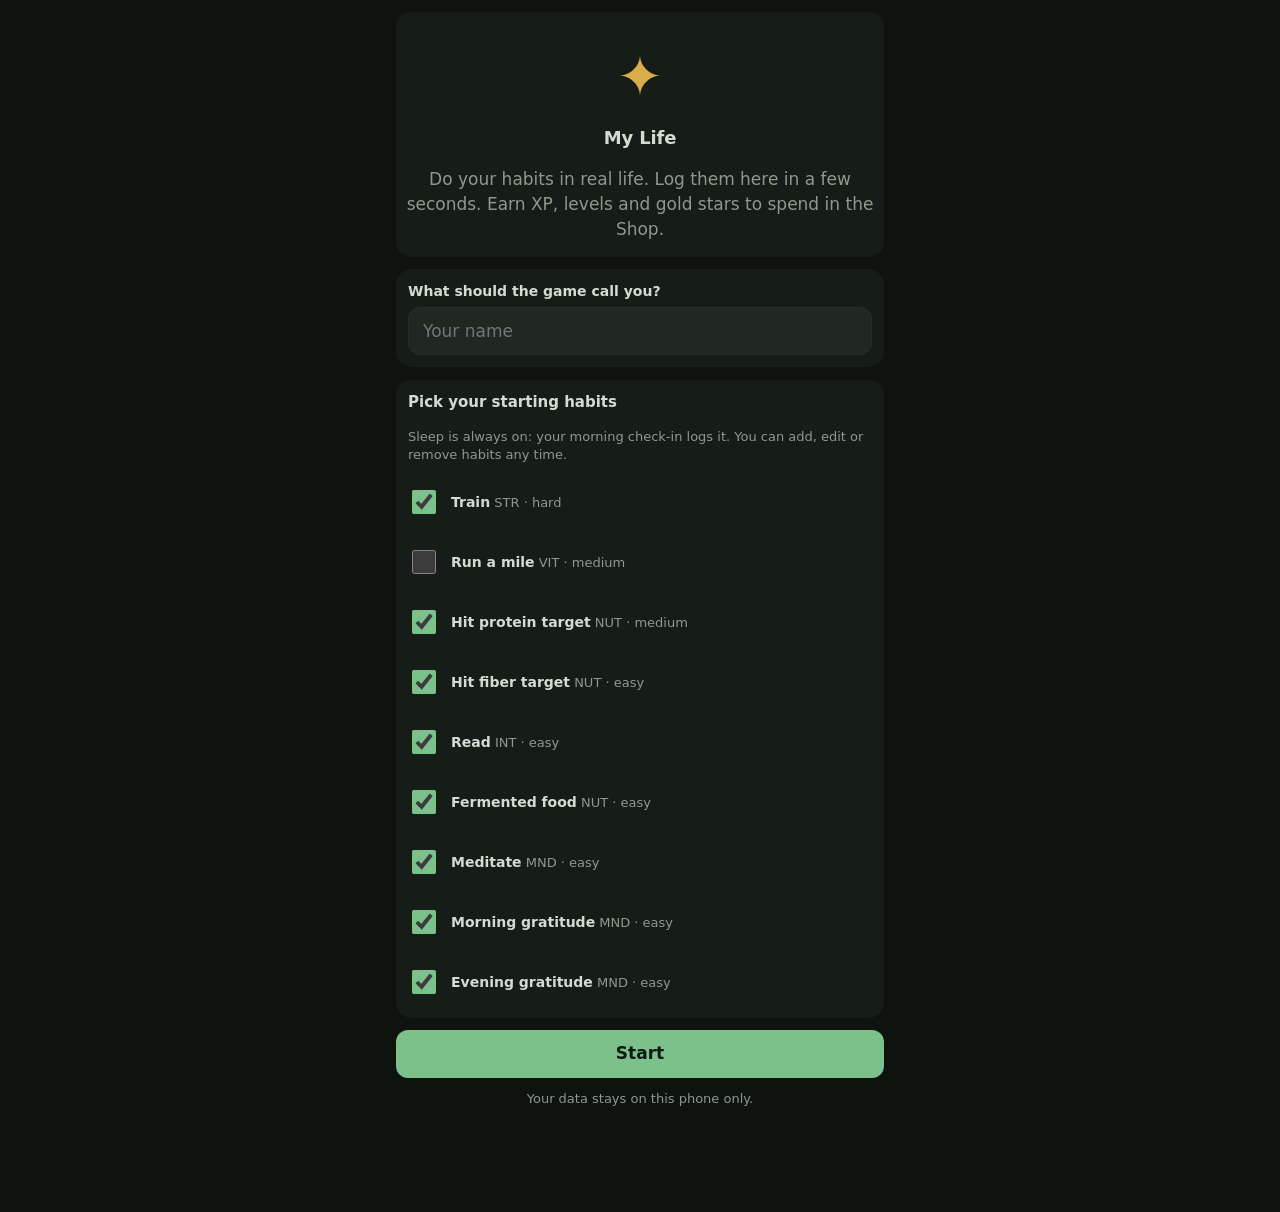
==== commit 2c3ce5b7: "Deploy build 81dc3fe" ====
--- a/index.html
+++ b/index.html
@@ -3,17 +3,17 @@
   <head>
     <meta charset="UTF-8" />
     <meta name="viewport" content="width=device-width, initial-scale=1, viewport-fit=cover" />
-    <meta name="theme-color" content="#17130f" />
+    <meta name="theme-color" content="#0e1f16" />
     <meta name="apple-mobile-web-app-capable" content="yes" />
     <meta name="mobile-web-app-capable" content="yes" />
     <meta name="apple-mobile-web-app-status-bar-style" content="black-translucent" />
     <meta name="apple-mobile-web-app-title" content="My Life" />
     <link rel="manifest" href="./manifest.webmanifest" />
-    <link rel="icon" href="./icon.svg" type="image/svg+xml" />
-    <link rel="apple-touch-icon" href="./apple-touch-icon.png" />
+    <link rel="icon" href="./icon-v2.svg" type="image/svg+xml" />
+    <link rel="apple-touch-icon" href="./apple-touch-icon-v2.png" />
     <title>My Life</title>
-    <script type="module" crossorigin src="./assets/index-CblgS7VO.js"></script>
-    <link rel="stylesheet" crossorigin href="./assets/index--8AVysXI.css">
+    <script type="module" crossorigin src="./assets/index-mzlT036m.js"></script>
+    <link rel="stylesheet" crossorigin href="./assets/index-Bp0hBcty.css">
   </head>
   <body>
     <div id="app"></div>
--- a/assets/index-Bp0hBcty.css
+++ b/assets/index-Bp0hBcty.css
@@ -0,0 +1 @@
+:root{--tier-bronze:#b0703a;--tier-silver:#9aa4a8;--tier-gold:#d9a521;--bg:#d9dfd3;--bg2:#cdd5c6;--card:#e8ece2;--line:#c1c9ba;--ink:#1a2119;--muted:#566453;--accent:#2b6f40;--accent2:#4a8c5a;--gold:#8a5f0c;--ok:#2f7a3a;--warn:#b0452a;--on-accent:#f2f6ee;--radius:16px;--lightningcss-light:initial;--lightningcss-dark: ;color-scheme:light;--glow:color-mix(in srgb, var(--accent) 16%, var(--bg));--btn2:color-mix(in srgb, var(--accent) 20%, var(--card));--rank2:var(--accent2);--affirm-a:color-mix(in srgb, var(--accent2) 22%, var(--card));--affirm-b:color-mix(in srgb, var(--accent) 12%, var(--card));--affirm-line:color-mix(in srgb, var(--accent2) 45%, var(--line));--cta-a:color-mix(in srgb, var(--accent) 26%, var(--card));--cta-b:color-mix(in srgb, var(--accent2) 16%, var(--card));--cta-line:color-mix(in srgb, var(--accent) 55%, var(--line));--eve-a:color-mix(in srgb, var(--accent2) 28%, var(--card));--eve-b:var(--card);--eve-line:color-mix(in srgb, var(--accent2) 55%, var(--line));--calm-bg:color-mix(in srgb, var(--ok) 12%, var(--card));--calm-line:color-mix(in srgb, var(--ok) 38%, var(--line));--gold-bg:color-mix(in srgb, var(--gold) 14%, var(--card));--gold-line:color-mix(in srgb, var(--gold) 45%, var(--line));--sleep-ink:color-mix(in srgb, var(--gold) 55%, var(--ink));--sleep-bg:color-mix(in srgb, var(--accent) 10%, var(--bg2));--ok2:color-mix(in srgb, var(--ok) 70%, var(--ink));--tabs-bg:color-mix(in srgb, var(--bg) 92%, transparent);--overlay:#141c1273;--overlay-strong:color-mix(in srgb, var(--bg) 90%, transparent);--sel:color-mix(in srgb, var(--accent) 35%, var(--card));--bar:color-mix(in srgb, var(--muted) 35%, var(--card));--toast-bg:color-mix(in srgb, var(--accent) 14%, var(--card));--toast-line:color-mix(in srgb, var(--accent) 40%, var(--line));--big-a:color-mix(in srgb, var(--gold) 32%, var(--card));--big-b:color-mix(in srgb, var(--gold) 14%, var(--bg));--big-ink:color-mix(in srgb, var(--gold) 50%, var(--ink));--info-bg:var(--bg2);--intro:color-mix(in srgb, var(--accent) 22%, var(--bg));--owed-line:color-mix(in srgb, var(--warn) 50%, var(--line));--ok-bg:color-mix(in srgb, var(--ok) 32%, var(--card))}*{box-sizing:border-box}html{-webkit-text-size-adjust:100%}body{background:radial-gradient(120% 60% at 50% -10%, var(--glow) 0%, var(--bg) 60%) fixed, var(--bg);color:var(--ink);-webkit-tap-highlight-color:transparent;overscroll-behavior-y:none;margin:0;font:16px/1.45 -apple-system,BlinkMacSystemFont,SF Pro Text,system-ui,sans-serif}h1,h2{letter-spacing:-.01em;margin:0 0 8px}h2{font-size:18px}p{margin:0 0 8px}button,input,select{font:inherit;color:inherit}button{cursor:pointer;touch-action:manipulation;border:0;border-radius:12px;min-height:44px;padding:0 16px;transition:transform 80ms,filter .15s}button:active{transform:scale(.96)}.primary{background:linear-gradient(135deg, var(--accent), var(--accent2));color:var(--on-accent);font-weight:600}.secondary{background:var(--btn2);color:var(--ink);font-weight:600}.ghost{color:var(--muted);background:0 0}.danger{color:var(--warn)}.small{min-height:44px;padding:0 12px;font-size:14px}.big{width:100%;min-height:54px;font-size:18px}.link{min-height:44px;color:var(--accent);background:0 0;align-items:center;padding:0;font-weight:600;text-decoration:underline;display:inline-flex}.icon{width:44px;padding:0}input[type=text],input[type=number]{border:1px solid var(--line);background:var(--bg2);border-radius:12px;width:100%;min-height:48px;padding:0 14px;font-size:17px}input:focus{outline:2px solid var(--accent);outline-offset:1px}.hint{color:var(--muted);font-size:13px}.block{display:block}.center{text-align:center}.right{text-align:right}.grow{flex:1;min-width:0}.ok{color:var(--ok);font-size:13px;font-weight:600}.warn-text{color:var(--warn);min-height:1em;margin:0;font-size:14px}.muted{color:var(--muted)}.screen{max-width:520px;padding:calc(env(safe-area-inset-top) + 12px) 16px calc(env(safe-area-inset-bottom) + 96px);flex-direction:column;gap:12px;margin:0 auto;display:flex}.card{background:var(--card);border:1px solid var(--line);border-radius:var(--radius);text-align:left;flex-direction:column;gap:8px;padding:14px;display:flex}.stack{flex-direction:column;gap:12px;display:flex}.inline{flex-wrap:wrap;align-items:center;gap:8px;max-width:100%;display:flex}.section-head{justify-content:space-between;align-items:center;gap:8px;display:flex}.section-head h2{margin:0}.inline input{flex:1;min-width:0}.inline button{white-space:nowrap}.kicker{text-transform:uppercase;letter-spacing:.08em;color:var(--muted);font-size:12px}.top{flex-direction:column;gap:6px;display:flex}.top-row{flex-wrap:wrap;align-items:center;gap:6px;display:flex}.lvl{align-items:center;gap:6px;margin-right:auto;font-weight:700;display:flex}.rank{white-space:nowrap;background:linear-gradient(135deg, var(--gold), var(--rank2));min-width:30px;height:30px;color:var(--on-accent);border-radius:9px;place-items:center;padding:0 8px;font-weight:800;display:inline-grid}.rank.small{border-radius:7px;min-width:24px;height:24px;padding:0 6px;font-size:13px}.pill{background:var(--bg2);border:1px solid var(--line);border-radius:999px;padding:4px 10px;font-size:15px;font-weight:600}.pill.gold{color:var(--gold)}.xpbar{background:var(--bg2);border-radius:99px;height:8px;overflow:hidden}.xpbar.thin{height:6px}.xpfill{background:linear-gradient(90deg, var(--accent), var(--gold));border-radius:99px;height:100%;transition:width .6s}.xp-label{text-align:right}.affirm{background:linear-gradient(135deg, var(--affirm-a), var(--affirm-b));border-color:var(--affirm-line)}.affirm p{margin:0;font-size:19px;font-weight:600}.cta{border:1px solid var(--cta-line);background:linear-gradient(135deg, var(--cta-a), var(--cta-b));color:var(--ink);min-height:64px;padding:14px}.cta.evening{background:linear-gradient(135deg, var(--eve-a), var(--eve-b));border-color:var(--eve-line)}.cta-title{font-size:18px;font-weight:700}.ci-done{min-height:44px;color:var(--muted);align-items:center;gap:10px;padding:6px 14px;font-size:14px;display:flex}.ci-done .ci-dot.on{background:var(--accent);width:22px;height:22px;color:var(--on-accent);border-radius:50%;justify-content:center;align-items:center;font-size:13px;display:inline-flex}.backfill{color:var(--muted);padding:0 4px;font-size:14px}.banner{background:var(--calm-bg);border:1px solid var(--calm-line);border-radius:12px;padding:12px 14px;font-size:15px}.banner.gold{background:var(--gold-bg);border-color:var(--gold-line);color:var(--gold)}.recovery{border-color:var(--gold)}.rest{border-color:var(--calm-line)}.quest{border-top:1px solid var(--line);align-items:center;gap:10px;padding:8px 0;display:flex}.card>.quest:first-of-type,.daily .quest{border-top:0}.q-name{font-weight:600}.quest.is-done .q-name{color:var(--muted)}.quest.sleep .q-name{color:var(--sleep-ink)}.row-actions{align-items:center;gap:6px;display:flex}.done-mark{color:var(--ok);white-space:nowrap;font-weight:700}.done-mark.light{color:var(--ok2)}.daily{border-color:var(--gold-line)}details>summary{cursor:pointer;align-items:center;min-height:44px;font-weight:600;display:flex}.add-quest{align-self:center}.tabs{padding:6px 8px calc(env(safe-area-inset-bottom) + 6px);background:var(--tabs-bg);-webkit-backdrop-filter:blur(12px);border-top:1px solid var(--line);z-index:10;justify-content:space-around;display:flex;position:fixed;bottom:0;left:0;right:0}.tab{color:var(--muted);background:0 0;flex-direction:column;flex:1;align-items:center;gap:2px;min-height:52px;padding:4px 0;font-size:12px;display:flex}.tab.on{color:var(--ink)}.tab-icon{font-size:20px;line-height:1}.sheet-wrap{background:var(--overlay);z-index:20;justify-content:center;align-items:flex-end;animation:.18s fade;display:flex;position:fixed;inset:0}.sheet{background:var(--bg2);border:1px solid var(--line);width:100%;max-width:520px;max-height:92vh;padding:8px 16px calc(env(safe-area-inset-bottom) + 20px);border-radius:22px 22px 0 0;animation:.22s cubic-bezier(.2,.9,.3,1.1) rise;overflow:hidden auto}.sheet-wrap.closing{animation:.18s reverse forwards fade}.sheet-head{background:var(--bg2);z-index:1;justify-content:space-between;align-items:center;padding:8px 0;display:flex;position:sticky;top:0}.sheet-head h2{margin:0}.field{flex-direction:column;gap:6px;display:flex}.field-label{justify-content:space-between;align-items:baseline;gap:8px;font-weight:600;display:flex}.scale{grid-template-columns:repeat(5,1fr);gap:6px;display:grid}.scale-btn{background:var(--card);border:1px solid var(--line);min-height:50px;padding:0;font-size:18px;font-weight:700}.scale-btn.on{background:var(--accent);border-color:#0000}.stepper{grid-template-columns:64px 1fr 64px;align-items:center;gap:8px;display:grid}.sleep-value{text-align:center;color:var(--sleep-ink);font-size:30px;font-weight:800}.sleep-field{background:var(--sleep-bg);border-radius:14px;padding:10px}.chips{flex-wrap:wrap;gap:6px;display:flex}.chips.scroll{scrollbar-width:none;flex-wrap:nowrap;padding-bottom:4px;overflow-x:auto}.chip{background:var(--card);border:1px solid var(--line);white-space:nowrap;border-radius:999px;align-items:center;min-height:44px;padding:0 12px;font-size:14px;display:inline-flex}.chip.on{background:var(--sel);border-color:var(--accent)}.seg{background:var(--bg2);border:1px solid var(--line);border-radius:12px;flex-wrap:wrap;gap:3px;padding:3px;display:flex}.seg button{min-height:44px;color:var(--muted);background:0 0;flex:1;padding:0 8px;font-size:14px}.seg button:first-letter{text-transform:uppercase}.seg button.on{background:var(--sel);color:var(--ink)}.days{grid-template-columns:repeat(7,1fr);gap:4px;display:grid}.days button{background:var(--card);border:1px solid var(--line);color:var(--muted);padding:0}.days button.on{background:var(--sel);color:var(--ink);border-color:var(--accent)}.more{border-top:1px solid var(--line);padding-top:4px}.more[open]>:not(summary){margin-top:10px}.ref{background:var(--card);border-radius:12px;padding:10px 12px;font-size:15px}.time-row,.num-row{align-items:center;gap:8px;display:flex}.time-row input,.num-row input{text-align:center;min-height:64px;font-size:28px}.big-colon{font-size:30px;font-weight:800}.unit{color:var(--muted);font-size:18px}.check-row{align-items:center;gap:12px;min-height:48px;display:flex}.check-row input[type=checkbox]{width:24px;height:24px;accent-color:var(--accent)}.list-row{text-align:left;border-top:1px solid var(--line);min-height:56px;color:var(--ink);background:0 0;border-radius:0;align-items:center;gap:8px;padding:8px 0;display:flex}.kv{justify-content:space-between;align-items:center;gap:8px;min-height:32px;display:flex}.stat{flex-direction:column;gap:4px;padding:6px 0;display:flex}.stat-top{align-items:center;gap:8px;display:flex}.lookback{flex-direction:column;gap:6px;display:flex}.chart{width:100%;height:auto;margin-top:6px}.chart .grid{stroke:var(--line);stroke-width:1px}.chart .axis{fill:var(--muted);font-size:10px}.chart .line{fill:none;stroke:var(--accent);stroke-width:2.5px;stroke-linejoin:round}.chart .dot{fill:var(--ink);stroke:var(--accent);stroke-width:2px}.chart .trend{stroke:var(--gold);stroke-width:2px;stroke-dasharray:5 4}.chart .bar{fill:var(--bar)}.chart .bar.ok{fill:var(--ok);opacity:.8}.chart-note{margin:4px 0 0;font-size:15px}.toasts{top:calc(env(safe-area-inset-top) + 8px);z-index:40;pointer-events:none;flex-direction:column;align-items:center;gap:6px;padding:0 12px;display:flex;position:fixed;left:0;right:0}.toast{pointer-events:auto;background:var(--toast-bg);border:1px solid var(--toast-line);border-radius:14px;width:100%;max-width:480px;padding:10px 14px;font-size:15px;transition:opacity .4s,transform .4s;animation:.28s cubic-bezier(.2,.9,.3,1.2) drop;box-shadow:0 8px 24px #00000059}.toast-main{font-weight:600}.toast-sub{opacity:.85;margin-top:2px;font-size:14px}.toast.big{background:linear-gradient(135deg, var(--big-a), var(--big-b));border-color:var(--gold);color:var(--big-ink);font-weight:600}.toast.info{background:var(--info-bg);color:var(--muted);font-size:14px}.toast.warn{border-color:var(--warn)}.toast.out{opacity:0;transform:translateY(-8px)}.celebrate,.intro{z-index:50;background:var(--overlay-strong);text-align:center;place-items:center;padding:24px;animation:.3s fade;display:grid;position:fixed;inset:0}.celebrate-card h1{background:linear-gradient(90deg, var(--gold), var(--big-ink), var(--gold));color:#0000;-webkit-background-clip:text;background-clip:text;font-size:44px;animation:.6s cubic-bezier(.2,1.4,.4,1) pop}.burst{color:var(--gold);font-size:64px;animation:1.2s ease-out spin}.intro{background:radial-gradient(circle at 50% 40%, var(--intro), var(--bg) 70%);transition:opacity .6s}.intro.out{opacity:0}.intro-kicker{color:var(--gold);letter-spacing:.12em;text-transform:uppercase;font-size:13px;animation:.8s both rise}.intro-text{max-width:360px;font-size:26px;font-weight:700;animation:1s .3s both rise}.setup .hero{text-align:center;padding:24px 0 8px}.logo{color:var(--gold);font-size:56px}@keyframes fade{0%{opacity:0}}@keyframes rise{0%{opacity:0;transform:translateY(24px)}}@keyframes drop{0%{opacity:0;transform:translateY(-16px)}}@keyframes pop{0%{transform:scale(.4)}}@keyframes spin{0%{transform:rotate(-180deg)scale(.2)}}@media (prefers-reduced-motion:reduce){*{transition:none!important;animation:none!important}}.bingo{grid-template-columns:repeat(3,1fr);gap:6px;display:grid}.sq{aspect-ratio:1/.8;background:var(--bg2);border:1px solid var(--line);min-height:72px;color:var(--ink);text-align:center;border-radius:12px;justify-content:center;align-items:center;padding:6px;font-size:13px;font-weight:600;line-height:1.2;display:flex;overflow:hidden}.sq.side{color:var(--muted);font-weight:500}.sq.on{background:linear-gradient(135deg, var(--gold-line), var(--big-b));border-color:var(--gold);color:var(--big-ink);animation:.3s pop}.sq:disabled{cursor:default;opacity:1}.shop-row{border-top:1px solid var(--line);min-height:56px;padding:8px 0}.link-row{text-align:left;color:var(--ink);background:0 0;min-height:44px;padding:0}.owed{border-color:var(--owed-line)}.swatch{background:var(--sw);border:1px solid var(--line);border-radius:8px;flex:none;width:28px;height:28px}.title-badge{color:var(--gold);margin-top:-6px;font-size:14px;font-weight:600}button:disabled{opacity:.6}.theme-night{--sw:linear-gradient(135deg, #2b6f40, #7cc18b)}.theme-dawn{--sw:linear-gradient(135deg, #ff9a8b, #ffcf71)}.theme-forest{--sw:linear-gradient(135deg, #49c78a, #2f8f6a)}.theme-ocean{--sw:linear-gradient(135deg, #36c3e0, #2b6fd6)}.theme-ember{--sw:linear-gradient(135deg, #ff7a45, #d9363e)}.theme-royal{--sw:linear-gradient(135deg, #b07cff, #ffc94d)}.theme-aurora{--sw:linear-gradient(135deg, #5effc5, #8b6cff)}.theme-gold{--sw:linear-gradient(135deg, #ffe08a, #c8901f)}:root[data-theme=dawn]{--lightningcss-light: ;--lightningcss-dark:initial;color-scheme:dark;--bg:#241726;--bg2:#2e1d30;--card:#36233a;--line:#4d3350;--accent:#ff8a7a;--accent2:#ffb35c}:root[data-theme=forest]{--lightningcss-light: ;--lightningcss-dark:initial;color-scheme:dark;--bg:#0e1a16;--bg2:#13241e;--card:#182e26;--line:#24453a;--accent:#3fbf80;--accent2:#2c8f6a}:root[data-theme=ocean]{--lightningcss-light: ;--lightningcss-dark:initial;color-scheme:dark;--bg:#0a1622;--bg2:#0f2030;--card:#13283d;--line:#1f3d5c;--accent:#2fb5d8;--accent2:#2b6fd6}:root[data-theme=ember]{--lightningcss-light: ;--lightningcss-dark:initial;color-scheme:dark;--bg:#1c1010;--bg2:#261515;--card:#301a1a;--line:#4a2a26;--accent:#ff6a3d;--accent2:#d9363e}:root[data-theme=royal]{--lightningcss-light: ;--lightningcss-dark:initial;color-scheme:dark;--bg:#160f26;--bg2:#1e1533;--card:#261b40;--line:#3a2b5e;--accent:#a774ff;--accent2:#7f4fe0}:root[data-theme=aurora]{--lightningcss-light: ;--lightningcss-dark:initial;color-scheme:dark;--bg:#0b1420;--bg2:#101d2c;--card:#142538;--line:#22405a;--accent:#3fe0b0;--accent2:#8b6cff}:root[data-theme=gold]{--lightningcss-light: ;--lightningcss-dark:initial;color-scheme:dark;--bg:#17130a;--bg2:#201a0e;--card:#2a2212;--line:#45381c;--accent:#e0a92f;--accent2:#b9811a}.theme-sakura{--sw:linear-gradient(135deg, #ffb3c8, #ff7aa2)}.theme-midnight{--sw:linear-gradient(135deg, #7b8cff, #a07bff)}.theme-lagoon{--sw:linear-gradient(135deg, #2fd0c0, #4aa8ff)}.theme-mocha{--sw:linear-gradient(135deg, #d99a62, #8a5a38)}.theme-neon{--sw:linear-gradient(135deg, #ff4fd8, #35e6ff)}.theme-slate{--sw:linear-gradient(135deg, #8aa4c8, #56708f)}.theme-desert{--sw:linear-gradient(135deg, #ffb066, #e0586a)}.theme-plum{--sw:linear-gradient(135deg, #d57bff, #ff7bc8)}:root[data-theme=sakura]{--lightningcss-light: ;--lightningcss-dark:initial;color-scheme:dark;--bg:#22151c;--bg2:#2c1b24;--card:#35212d;--line:#4f3040;--accent:#ff9ab8;--accent2:#ffc2a0}:root[data-theme=midnight]{--lightningcss-light: ;--lightningcss-dark:initial;color-scheme:dark;--bg:#0b0d1c;--bg2:#10142a;--card:#161b38;--line:#262d58;--accent:#7b8cff;--accent2:#a07bff}:root[data-theme=lagoon]{--lightningcss-light: ;--lightningcss-dark:initial;color-scheme:dark;--bg:#071a1c;--bg2:#0b2427;--card:#102f33;--line:#1b4a4f;--accent:#2fd0c0;--accent2:#4aa8ff}:root[data-theme=mocha]{--lightningcss-light: ;--lightningcss-dark:initial;color-scheme:dark;--bg:#1a130f;--bg2:#241b15;--card:#2e231b;--line:#4a382b;--accent:#d99a62;--accent2:#b87a44}:root[data-theme=neon]{--lightningcss-light: ;--lightningcss-dark:initial;color-scheme:dark;--bg:#0d0a18;--bg2:#150f26;--card:#1c1433;--line:#34255c;--accent:#ff4fd8;--accent2:#35e6ff}:root[data-theme=slate]{--lightningcss-light: ;--lightningcss-dark:initial;color-scheme:dark;--bg:#121519;--bg2:#191d23;--card:#20252d;--line:#313945;--accent:#8aa4c8;--accent2:#6a84a8}:root[data-theme=desert]{--lightningcss-light: ;--lightningcss-dark:initial;color-scheme:dark;--bg:#1d1410;--bg2:#281b14;--card:#32221a;--line:#523a2a;--accent:#ff9a4d;--accent2:#e0586a}:root[data-theme=plum]{--lightningcss-light: ;--lightningcss-dark:initial;color-scheme:dark;--bg:#1a0f1c;--bg2:#241427;--card:#2e1a33;--line:#4a2b52;--accent:#d57bff;--accent2:#ff7bc8}:root[data-theme=dawn],:root[data-theme=forest],:root[data-theme=sakura],:root[data-theme=midnight],:root[data-theme=lagoon],:root[data-theme=mocha],:root[data-theme=neon],:root[data-theme=slate],:root[data-theme=desert],:root[data-theme=plum],:root[data-theme=ocean],:root[data-theme=ember],:root[data-theme=royal],:root[data-theme=aurora],:root[data-theme=gold]{--ink:#eee4d6;--muted:#a8998a;--on-accent:#1d130b;--gold:#e8b75a;--ok:#9cc28a;--warn:#e07a5f}.tab.locked{opacity:.55}.locked-card{text-align:center;align-items:center;padding:32px 16px}.unlocked{color:var(--gold);font-weight:600}.weekly{border-color:var(--cta-line)}.weekly p{margin:0}.kv.worse b{color:var(--warn)}.kv.better b{color:var(--ok)}.insight{text-align:left;background:var(--bg2);border:1px solid var(--line);color:var(--ink);border-radius:12px;align-items:flex-start;gap:10px;min-height:44px;padding:10px 12px;font-size:15px;display:flex}.tag{text-transform:uppercase;letter-spacing:.06em;background:var(--sel);border-radius:99px;flex:none;margin-top:2px;padding:2px 8px;font-size:11px}.tag.likely{background:var(--ok-bg)}.suggestion{border-top:1px solid var(--line);padding-top:8px}.chart .axis.big{fill:var(--ink);font-size:14px;font-weight:700}.float{color:var(--gold);pointer-events:none;z-index:60;text-shadow:0 2px 8px #0009;font-size:20px;font-weight:800;animation:1s ease-out forwards floatUp;position:fixed;transform:translate(-50%)}@keyframes floatUp{0%{opacity:1;transform:translate(-50%)scale(.8)}to{opacity:0;transform:translate(-50%,-60px)scale(1.15)}}.coach{border-color:var(--gold)}.coach-list{flex-direction:column;gap:4px;margin:0;padding-left:20px;font-size:15px;display:flex}.chart .xpline{fill:none;stroke:var(--gold);stroke-width:1.5px;opacity:.85}.late{border-color:var(--gold-line)}:root[data-night="1"],:root[data-night="1"][data-theme]{--lightningcss-light: ;--lightningcss-dark:initial;color-scheme:dark;--bg:#0e1310;--bg2:#1f2822;--card:#161d18;--line:#243027;--ink:#d3dcd0;--muted:#8d9a8b;--accent:#7cc18b;--accent2:#5ea36d;--gold:#d9ad4a;--ok:#8fcf9b;--warn:#e07a5f;--on-accent:#0c1a10;--overlay:#000000b3}:root[data-night="1"] body{background:var(--bg)}:root[data-night="1"] .celebrate-card h1{color:var(--gold);background:0 0}.pair{border-top:1px solid var(--line);padding:10px 0}.pair:first-of-type{border-top:0}.pair .field-label{justify-content:space-between;gap:8px;display:flex}.pair .xpbar{margin:6px 0 2px}.tiles{gap:8px;margin:8px 0;display:grid}.tile{border-radius:var(--radius);background:var(--card);min-height:64px;color:var(--ink);text-align:left;justify-content:space-between;align-items:center;gap:12px;padding:10px 14px;display:flex}.tile-text{gap:2px;display:grid}.tile-name{color:var(--muted);font-size:14px}.tile-value{font-size:20px;font-weight:650}.spark{flex:none;width:120px;height:48px}.spark-avg,.spark-goal{stroke:var(--muted);stroke-width:1px;stroke-dasharray:3 3;opacity:.55}.spark-goal{stroke:var(--gold);opacity:.8}.spark-dot{fill:var(--accent)}.tile-change{font-size:var(--t2);font-weight:600}.tile-change.good{color:var(--ok)}.tile-change.bad{color:var(--warn)}.tile-change.flat{color:var(--muted)}.spark-line{fill:none;stroke:var(--accent);stroke-width:2px;stroke-linecap:round;stroke-linejoin:round}.detail-top,.me-bar{align-items:center;gap:8px;min-height:48px;display:flex}.detail-top h1,.me-bar h1{flex:1;margin:0;font-size:20px}.back{min-height:44px;color:var(--accent);padding:0 8px}.gear{min-width:44px;min-height:44px;font-size:22px}.readout{align-content:center;min-height:56px;display:grid}.readout-title{font-size:22px;font-weight:650}.plot-wrap{touch-action:pan-y;-webkit-user-select:none;user-select:none}.plot{touch-action:pan-y}.chart .cursor{stroke:var(--muted);stroke-width:1px}.chart .mark{fill:var(--accent);stroke:var(--ink);stroke-width:2px}.chart-controls{align-items:center;gap:8px;margin-top:8px;display:flex}.chart-controls .seg{flex-wrap:nowrap;flex:1}.pager{display:flex}.pager .icon{min-width:44px;min-height:44px;font-size:24px}.pager .icon:disabled{opacity:.3}.day-value{text-align:center;place-content:center;min-height:150px;display:grid}.big-num{font-size:40px;font-weight:700}.meal-row{grid-template-columns:1fr auto auto;align-items:baseline;gap:10px;padding:8px 0;display:grid}.stage{fill:var(--muted)}.stage-A{fill:var(--warn)}.stage-R{fill:var(--gold)}.stage-L{fill:color-mix(in srgb, var(--accent) 70%, var(--card))}.stage-D{fill:var(--accent2)}.stage-key{flex-wrap:wrap;gap:12px;margin:6px 0;font-size:13px;display:flex}.stage-dot:before{content:"";background:currentColor;border-radius:3px;width:10px;height:10px;margin-right:5px;display:inline-block}.stage-dot.stage-A{color:var(--warn)}.stage-dot.stage-R{color:var(--gold)}.stage-dot.stage-L{color:color-mix(in srgb, var(--accent) 70%, var(--card))}.stage-dot.stage-D{color:var(--accent2)}:root{--s1:4px;--s2:8px;--s3:12px;--s4:16px;--s5:20px;--s6:24px;--s8:32px;--r1:8px;--r2:12px;--r3:16px;--r4:20px;--r5:28px;--t1:12px;--t2:13px;--t3:15px;--t4:17px;--t5:20px;--t6:28px;--t7:40px;--surface-0:var(--bg);--surface-1:color-mix(in srgb, var(--card) 100%, var(--bg));--surface-2:color-mix(in srgb, var(--accent) 7%, var(--card));--m1:.1s;--m2:.2s;--m3:.3s;--m4:.45s;--tier-bronze:#b9733c;--tier-silver:#b9b3aa;--tier-gold:#e0ad47;--tier-platinum:#9fc7b5;--tier-emerald:#5fb87a;--tier-diamond:#d9a0b8;--tier-master:#b66fd0;--tier-grandmaster:#d6604a;--tier-champion:#f1c75b}body{background:var(--bg);font-size:var(--t4)}:root[data-theme] body{background:var(--bg)}h1{font-size:var(--t5);font-weight:650}h2{font-size:var(--t3);letter-spacing:0;font-weight:650}.card,.card.affirm,.card.cta,.card.evening,.card.late,.card.coach,.card.daily,.card.rest,.card.recovery{background:var(--surface-1);border-radius:var(--r3);padding:var(--s4);content-visibility:auto;contain-intrinsic-size:auto 160px;border:0}.card.cta,.card.evening{background:var(--surface-2)}.primary{background:var(--accent)}.rank{background:0 0;min-width:0;height:auto;padding:0}.xpfill{background:var(--accent)}button{transition:transform var(--m1) ease, background var(--m2) ease}:root[data-night="1"] .screen,:root[data-night="1"] .tabs,:root[data-night="1"] .sheet,:root[data-night="1"] .toast,:root[data-night="1"] .celebrate-card,:root[data-night="1"] .intro-text,:root[data-night="1"] .float{filter:none}.tab-icon svg{fill:none;stroke:currentColor;stroke-width:1.8px;stroke-linecap:round;stroke-linejoin:round;width:24px;height:24px}.icon-svg{vertical-align:-.18em;fill:none;stroke:currentColor;stroke-width:2px;stroke-linecap:round;stroke-linejoin:round;width:1.1em;height:1.1em}.icon-svg.fill{fill:currentColor;stroke:none}.emblem{align-items:center;gap:var(--s2);font-weight:650;font-size:var(--t3);display:inline-flex}.emblem svg{flex:none}.em .body{fill:var(--c)}.em .hi{fill:#ffffff4d}.em .lo{fill:#00000038}.em .cut{fill:var(--surface-1)}.em .line{stroke:var(--surface-1);stroke-width:1.6px;fill:none;stroke-linecap:round}.em .pip{fill:var(--line)}.em .pip.on{fill:var(--c)}.em text{fill:var(--ink);text-anchor:middle;font-weight:800}.tier-bronze{--tier:var(--tier-bronze)}.tier-silver{--tier:var(--tier-silver)}.tier-gold{--tier:var(--tier-gold)}.tier-platinum{--tier:var(--tier-platinum)}.tier-emerald{--tier:var(--tier-emerald)}.tier-diamond{--tier:var(--tier-diamond)}.tier-master{--tier:var(--tier-master)}.tier-grandmaster{--tier:var(--tier-grandmaster)}.tier-champion{--tier:var(--tier-champion)}.hero{gap:var(--s2);padding:var(--s3) var(--s4);background:var(--surface-1);border-radius:var(--r3);display:grid}.hero-row{align-items:center;gap:var(--s3);flex-wrap:wrap;display:flex}.hero-row .stat-pill{align-items:center;gap:var(--s1);font-weight:650;font-size:var(--t3);display:inline-flex}.hero-row .grow{flex:1}.hero-count{font-size:var(--t3);font-weight:650}.info{width:44px;min-height:44px;color:var(--muted);background:0 0;place-items:center;padding:0;display:inline-grid}.info span{text-align:center;border:1.5px solid;border-radius:50%;width:20px;height:20px;font-size:12px;font-weight:700;line-height:17px}.sync-chip{min-height:44px;padding:0 var(--s3);background:var(--surface-2);color:var(--accent);font-weight:650;font-size:var(--t2);border-radius:999px}.affirm-line{background:var(--surface-1);border-radius:var(--r3);padding:0 var(--s4)}.affirm-line summary{cursor:pointer;min-height:44px;color:var(--muted);font-size:var(--t3);align-items:center;list-style:none;display:flex}.affirm-line summary::-webkit-details-marker{display:none}.affirm-line summary span{text-overflow:ellipsis;white-space:nowrap;overflow:hidden}.affirm-line[open] summary span{white-space:normal;color:var(--ink)}.rows{gap:0;display:grid}.row{align-items:center;gap:var(--s3);min-height:56px;padding:var(--s2) 0;display:flex}.row+.row{box-shadow:0 -1px 0 color-mix(in srgb, var(--line) 60%, transparent)}.row .name{font-size:var(--t4);font-weight:600}.ring{flex:none;width:44px;height:44px}.ring .track{fill:none;stroke:var(--bar);stroke-width:4px}.ring .arc{fill:none;stroke:var(--accent);stroke-width:4px;stroke-linecap:round;transform-origin:50%;transition:stroke-dashoffset var(--m4) ease;transform:rotate(-90deg)}.ring.full .arc{stroke:var(--ok)}.ring text{fill:var(--ink);text-anchor:middle;dominant-baseline:central;font-size:11px;font-weight:650}.acc{background:var(--surface-1);border-radius:var(--r3)}.acc>summary{align-items:center;gap:var(--s2);min-height:52px;padding:0 var(--s4);cursor:pointer;font-weight:650;font-size:var(--t3);list-style:none;display:flex}.acc>summary::-webkit-details-marker{display:none}.acc>summary .count{color:var(--muted);font-weight:500;font-size:var(--t2);margin-left:auto}.acc>summary:after{content:"›";color:var(--muted);transition:transform var(--m2) ease;font-size:22px}.acc[open]>summary:after{transform:rotate(90deg)}.acc>.acc-body{padding:0 var(--s4) var(--s4);gap:var(--s2);display:grid}@media (prefers-reduced-motion:reduce){*{transition-duration:.01ms!important;animation-duration:.01ms!important}}@media (hover:none){.info:hover{color:var(--muted)}}@supports (view-transition-name:x){::view-transition-old(root){animation-duration:var(--m2)}::view-transition-new(root){animation-duration:var(--m2)}}.nudge{gap:var(--s2);padding:var(--s3) var(--s4)}.nudge p{font-size:var(--t3);margin:0}.me-bar{padding-top:var(--s2)}.acc-title-hidden{display:none}.card.in-acc{content-visibility:visible;background:0 0;padding:0}.banner,.banner.gold,.recovery,.rest,.late,.card.late,.toast,.toast.big,.toast.info,.toast.warn{border:0}.toast.big{background:var(--big-a)}.sq,.sq.on,.sq.free{background:var(--surface-2);border:0}.sq.on{background:var(--sel);color:var(--ink)}.insight,.insight.likely,.insight.possible{border:0}.celebrate-card{background:var(--surface-1);border:0}.celebrate-card h1{-webkit-text-fill-color:currentColor;color:var(--gold);background:0 0}.intro{background:var(--intro)}.chip{background:var(--surface-2);border:0}.chip.on{background:var(--sel)}.seg{border:0}.celebrate-card .emblem{font-size:var(--t5);margin-bottom:var(--s2);justify-content:center}.celebrate-card .emblem svg{width:52px;height:60px}.readout{touch-action:pan-y}.chart .event{stroke:var(--gold);stroke-width:1.5px;stroke-dasharray:4 3}.tracked{gap:var(--s2);display:grid}.h{font-size:var(--t1);letter-spacing:.04em;text-transform:uppercase;color:var(--muted);padding:0 var(--s1);justify-content:space-between;align-items:center;font-weight:650;display:flex}.h .info{width:44px;min-height:44px;margin:-12px -8px}.tracked-row{gap:var(--s2);grid-template-columns:repeat(3,1fr);display:grid}.tile-t{min-height:96px;padding:var(--s2) var(--s1);background:var(--surface-1);border-radius:var(--r3);color:var(--ink);align-content:center;justify-items:center;gap:2px;display:grid}.tile-t b{font-size:var(--t2)}.tile-t small{font-size:var(--t1);color:var(--muted)}.tile-t .ring{width:40px;height:40px}.chk{width:44px;min-width:44px;height:44px;box-shadow:inset 0 0 0 2px var(--line);color:var(--on-accent);background:0 0;border-radius:50%;place-items:center;padding:0;display:grid}.chk[aria-pressed=true]{background:var(--accent);box-shadow:none}.chk svg{fill:none;stroke:currentColor;stroke-width:3px;stroke-linecap:round;stroke-linejoin:round;opacity:0;width:20px;height:20px}.chk[aria-pressed=true] svg{opacity:1}.row.done .name{color:var(--muted)}.row{min-height:52px;padding:var(--s1) 0}.row .name{font-size:var(--t3)}.clamp{-webkit-line-clamp:2;-webkit-box-orient:vertical;display:-webkit-box;overflow:hidden}.bingo-card .bingo{gap:var(--s2)}.bingo .sq{aspect-ratio:1.55;text-align:center;word-break:normal;overflow-wrap:anywhere;-webkit-hyphens:auto;hyphens:auto;place-items:center;min-height:44px;padding:4px 6px;font-size:11.5px;font-weight:600;line-height:1.15;display:grid;overflow:hidden}.sq-t{-webkit-line-clamp:3;-webkit-box-orient:vertical;display:-webkit-box;overflow:hidden}.card.daily .row{min-height:48px}.bal{padding:0 var(--s1);justify-content:space-between;align-items:center;display:flex}.bal-n{font-size:var(--t6)}.pill-tag{min-height:28px;padding:0 var(--s3);background:var(--surface-2);color:var(--accent);font-weight:650;font-size:var(--t2);border-radius:999px;align-items:center;display:inline-flex}.pill-tag.on{background:var(--accent);color:var(--on-accent)}.looks .hscroll{gap:var(--s3);margin:0 calc(-1 * var(--s4));padding:var(--s1) var(--s4) var(--s2);scrollbar-width:none;scroll-snap-type:x proximity;display:flex;overflow-x:auto}.look{scroll-snap-align:start;gap:var(--s2);padding:var(--s2);background:var(--surface-1);border-radius:var(--r3);flex:0 0 132px;justify-items:start;display:grid}.look-prev{border-radius:var(--r2);background:var(--sw,var(--accent));align-content:end;gap:4px;width:100%;height:84px;padding:8px;display:grid}.look-prev i{background:#ffffffd9;border-radius:4px;height:7px;display:block}.look-prev i:nth-child(2){background:#ffffff80;width:60%}.shop-row .link-row{text-align:left;color:inherit;background:0 0;padding:0}.looks .hscroll{scroll-padding-left:var(--s4)}.sq.free{color:var(--ink)}.train-head{align-items:center;gap:var(--s2);display:flex}.train-head h2{font-size:var(--t5);margin:0}.ex{gap:var(--s2)}.train .inline.center{flex-wrap:wrap;justify-content:center;row-gap:0}.train>*{min-width:0}.ex .name .pill-tag{margin-left:var(--s2);min-height:20px;font-size:var(--t1);padding:0 var(--s2)}.stepper-v{font-size:var(--t5);place-items:center;min-width:96px;font-weight:650;display:grid}.setchips{gap:var(--s2);flex-wrap:wrap;display:flex}.setchip{border-radius:var(--r2);background:var(--surface-2);min-height:48px;color:var(--ink);flex:64px;font-weight:650}.setchip.on{background:var(--accent);color:var(--on-accent)}.setchip.sel{box-shadow:inset 0 0 0 2px var(--ink)}.picker{gap:var(--s2);padding:var(--s3);border-radius:var(--r2);background:var(--surface-2);grid-template-columns:minmax(0,1fr);display:grid}.area-row{align-items:center;gap:var(--s3);min-height:52px;padding:0 var(--s4);border-radius:var(--r2);background:var(--surface-2);color:var(--ink);text-align:left;display:flex}.area-row.hot{background:var(--accent);color:var(--on-accent)}.area-row.hot .pill-tag{background:var(--on-accent);color:var(--accent)}.chip.never{opacity:.7;text-decoration:line-through}textarea.paste{border-radius:var(--r2);border:1px solid var(--line);background:var(--bg2);width:100%;padding:var(--s3);font:inherit;font-size:var(--t3);color:var(--ink)}.hero-row{gap:var(--s2);flex-wrap:nowrap}.hero-row .stat-pill{font-size:var(--t2)}.stat-top{gap:var(--s3)}.tracked-row.four{grid-template-columns:repeat(4,1fr)}.tracked-row.four .tile-t{padding-inline:2px}.slider{touch-action:pan-y;-webkit-user-select:none;user-select:none;cursor:pointer;height:52px;position:relative}.slider-rail{background:var(--bar);border-radius:99px;height:8px;position:absolute;top:22px;left:0;right:0;overflow:hidden}.slider-fill{background:var(--accent);height:100%;transition:width var(--m1) ease;border-radius:99px}.slider-notch{background:var(--surface-1);opacity:.6;pointer-events:none;border-radius:50%;width:8px;height:8px;margin-left:-4px;position:absolute;top:22px}.slider-thumb{background:var(--accent);width:32px;height:32px;box-shadow:0 0 0 4px var(--surface-1);transition:left var(--m1) ease;border-radius:50%;margin-left:-16px;position:absolute;top:10px}.slider.untouched .slider-thumb{background:var(--bar);box-shadow:0 0 0 4px var(--surface-1), inset 0 0 0 2px var(--muted)}.slider:focus-visible .slider-thumb{outline:2px solid var(--ink)}.slider-hints{font-size:var(--t1);color:var(--muted);justify-content:space-between;margin-top:-4px;display:flex}.slider-val{font-size:var(--t4);text-align:right;min-width:1.5ch}.toast{box-sizing:border-box;view-transition-name:none;width:min(100%,480px)}.toasts{box-sizing:border-box;width:100%}.rank-tap,.lvl.plain{min-width:44px;min-height:44px;color:inherit;font:inherit;cursor:pointer;background:0 0;border:0;align-items:center;gap:6px;padding:0;display:inline-flex}.rank-row{align-items:center;gap:var(--s3);padding:var(--s2) var(--s3);border-radius:var(--r2,12px);background:var(--surface-2,var(--surface-1));display:flex}.rank-row.here{outline:2px solid var(--accent)}.rank-row.locked{opacity:.45;filter:grayscale()}.rank-row .emblem{flex:none}.insight{gap:var(--s2);text-align:left;width:100%;padding:var(--s3);margin-top:var(--s2);border-radius:var(--r2);background:var(--surface-2);color:var(--ink);min-height:44px;display:grid}.pair{gap:var(--s2);padding:var(--s3);margin-top:var(--s2);border-radius:var(--r2);background:var(--surface-2);display:grid}.ins-head{align-items:center;gap:var(--s2);display:flex}.ww{gap:6px;display:grid}.ww-row{align-items:center;gap:var(--s2);font-size:var(--t2);grid-template-columns:64px 1fr auto 28px;display:grid}.ww-track{background:color-mix(in srgb, var(--ink) 8%, transparent);border-radius:5px;height:10px;overflow:hidden}.ww-bar{border-radius:5px;height:100%;display:block}.ww-bar.hi{background:var(--accent)}.ww-bar.lo{background:color-mix(in srgb, var(--ink) 30%, transparent)}.ww-n{text-align:right}.peek{z-index:0;background:var(--bg);pointer-events:none;--dim:.35;position:fixed;inset:0;overflow:hidden}.peek:after{content:"";opacity:var(--dim);background:#000;position:absolute;inset:0}.screen.dragging{z-index:2;background:var(--bg);will-change:transform;touch-action:none;min-height:100vh;position:relative;box-shadow:-10px 0 28px #00000047}.tab.on{color:var(--accent);font-weight:700}.tab.on .tab-icon svg{stroke-width:2.3px}.tiles{gap:6px}.tile{gap:10px;min-height:0;padding:6px 12px}.tile-text{gap:0;min-width:0;line-height:1.2}.tile-row{flex-wrap:wrap;align-items:baseline;gap:2px 8px;display:flex}.tile-value{font-size:17px}.tile-change{font-size:12px}.spark{width:104px;height:36px}.tile.empty{opacity:.6}.tile.empty .tile-name{color:var(--muted)}.hours{touch-action:pan-y}.hbar{fill:var(--accent)}.hbar.live{opacity:.55}.hbar.on{fill:var(--gold)}.hzero{stroke:var(--accent);stroke-width:2px;stroke-linecap:round;stroke-dasharray:3 4;opacity:.45}.hours-title{margin:var(--s2) 0}.day-stack{gap:var(--s3);display:grid}.goal-line{gap:var(--s1);display:grid}.ptr{top:env(safe-area-inset-top,0px);background:var(--card);width:160px;height:36px;color:var(--ink);opacity:0;pointer-events:none;z-index:50;border-radius:18px;justify-content:center;align-items:center;margin-left:-80px;font-size:14px;display:flex;position:fixed;left:50%;transform:translateY(-48px);box-shadow:0 2px 10px #00000059}.ptr.settle{transition:transform .2s,opacity .2s}.row .name,.shop-row .name{font-size:15px;font-weight:600}.row .hint,.shop-row .hint{font-size:12px}.tile-val{font-size:var(--t5);align-items:center;min-height:40px;font-weight:700;display:grid}.tracked .h{align-items:center;gap:var(--s2);display:flex}.pick-row{align-items:center;gap:var(--s3);min-height:44px;display:flex}.pick-row input{width:22px;height:22px}.group-title{margin:var(--s3) 0 var(--s1);font-size:var(--t2);letter-spacing:.04em;text-transform:uppercase;color:var(--muted);font-weight:600}.row{gap:10px;min-height:44px;padding:4px 0}.row .name,.shop-row .name,.ci-row .name{font-size:14px;font-weight:600;line-height:1.25}.row .hint,.shop-row .hint,.ci-row .hint{font-size:11.5px;line-height:1.3}.card{gap:6px;padding:12px}.card h2{font-size:15px}.chk{box-shadow:none;background:0 0;position:relative}.chk:before{content:"";width:26px;height:26px;box-shadow:inset 0 0 0 2px var(--line);border-radius:50%;position:absolute}.chk[aria-pressed=true]{box-shadow:none;background:0 0}.chk[aria-pressed=true]:before{background:var(--accent);box-shadow:none}.chk svg{width:15px;height:15px;position:relative}.row .ring{width:30px;height:30px}.row .pill-tag,.shop-row .pill-tag{font-size:11px}.shop-row button.small,.row button.small{padding-inline:12px;font-size:13px}.ci-row{align-items:center;gap:10px;min-height:44px;display:flex}.ci-dot{width:26px;height:26px;box-shadow:inset 0 0 0 2px var(--line);color:var(--on-accent);border-radius:50%;flex:none;place-items:center;font-size:14px;display:grid}.ci-row.done .ci-dot{background:var(--accent);box-shadow:none}.ci-row.done .name{color:var(--muted)}.habits .xpbar.thin{margin:2px 0 4px}.row .ring{margin:0 7px}.affirm-full{background:var(--card);border:1px solid var(--line);border-radius:var(--radius);padding:10px 14px}.affirm-text{font-size:16px;font-weight:600;line-height:1.35}.hero-xp{align-items:center;gap:8px;font-size:13px;display:flex}.hero-habits{flex-wrap:wrap;align-items:baseline;gap:4px;font-size:15px;display:flex}.hero-habits .hint{font-size:12px}.pixel{image-rendering:pixelated;image-rendering:crisp-edges;display:block}.char-card{align-items:center;gap:16px;display:flex}.char-stage{cursor:pointer;background:var(--chip,#ffffff0d);touch-action:manipulation;border-radius:16px;min-width:56px;padding:6px;position:relative}.char-stage .char-canvas{animation:2.4s steps(2,end) infinite breathe}@keyframes breathe{50%{transform:translateY(2px)}}@keyframes hop{40%{transform:translateY(-14px)}}.emote-float{font-size:22px;animation:1.1s ease-out forwards floatup;position:absolute;top:-4px;right:-4px}@keyframes floatup{to{opacity:0;transform:translateY(-26px)}}.char-info{flex-direction:column;align-items:flex-start;gap:8px;display:flex}.species-grid{grid-template-columns:repeat(3,1fr);gap:8px;display:grid}.species{border:1px solid var(--line,#ffffff1f);min-height:44px;color:inherit;background:0 0;border-radius:14px;flex-direction:column;align-items:center;gap:4px;padding:8px 4px;display:flex}.species.on{border-color:var(--accent)}.species.locked{opacity:.7}.species .silhouette{filter:brightness(0)opacity(.5)}.chip.color-chip{align-items:center;gap:6px;display:inline-flex}.swatch-dot{background:var(--sw-c);border-radius:4px;width:14px;height:14px;display:inline-block}.chip.locked{opacity:.6}.room-wrap{border-radius:14px;margin:8px 0;overflow:hidden}.room-canvas{aspect-ratio:160/100;width:100%!important;height:auto!important}.piece-row .piece-thumb{flex:none;width:32px;height:32px}.piece-row .pixel{width:32px!important;height:32px!important}:root[data-night="1"] .pixel{filter:sepia(.6)saturate(.8)brightness(.8)hue-rotate(-12deg)}@media (prefers-reduced-motion:reduce){.char-stage .char-canvas,.char-stage.hop .char-canvas,.emote-float{animation:none}}.card{min-width:0}.chips.scroll{flex-wrap:nowrap;max-width:100%;overflow-x:auto}.char-card{flex-flow:wrap;align-items:flex-start}.living{flex-direction:column;align-items:center;gap:8px;min-width:0;display:flex}.char-stage.hop .char-canvas{animation:.45s steps(4,end) hop}.bubble{background:var(--chip,#ffffff14);text-align:center;border-radius:14px;max-width:220px;padding:10px 12px;font-size:14px;line-height:1.35;position:relative}.bubble:before{content:"";border:6px solid #0000;border-top:0;border-bottom-color:var(--chip,#ffffff14);margin-left:-6px;position:absolute;top:-6px;left:50%}.living .row-actions{flex-wrap:wrap;justify-content:center;gap:8px;display:flex}.breath{flex-direction:column;align-items:center;gap:14px;padding:16px 0 24px;display:flex}.breath-ring{background:radial-gradient(circle, var(--chip,#ffffff1a), transparent 70%);border-radius:50%;place-items:center;width:220px;height:220px;display:grid}.breath-label{text-align:center;min-height:28px;font-size:20px;font-weight:600}.room-wrap .pixel.room-canvas{cursor:pointer;touch-action:manipulation}@media (prefers-reduced-motion:reduce){.breath-ring{transition:none!important}}.buddy{align-items:center;gap:10px;padding:0 4px;display:flex}.buddy-btn{cursor:pointer;touch-action:manipulation;background:0 0;border:0;min-width:44px;min-height:44px;padding:0}.buddy .bubble.left{text-align:left;flex:1;max-width:none;font-size:13.5px}.buddy .bubble.left:before{border:6px solid #0000;border-left:0;border-right-color:var(--chip,#ffffff14);margin:-6px 0 0;top:50%;left:-6px}.friends{align-items:flex-end;gap:4px;display:flex}.duo{flex-wrap:wrap;justify-content:center;align-items:flex-end;gap:6px;display:flex}.pet-btn{cursor:pointer;touch-action:manipulation;background:0 0;border:0;min-width:44px;min-height:44px;padding:0}.pet-card{border-top:1px solid var(--line,#00000014);flex-direction:column;gap:8px;padding:10px 0;display:flex}.pet-head{align-items:center;gap:10px;display:flex}.hearts{color:var(--line,#0000002e);gap:2px;font-size:16px;display:flex}.hearts .on{color:var(--accent)}.thumb-wrap{flex:none;place-items:center;width:52px;display:inline-grid}.thumb-wrap .thumb{image-rendering:pixelated}.card h3{opacity:.75;text-transform:uppercase;letter-spacing:.04em;margin:12px 0 2px;font-size:13px}.buddy{flex-wrap:wrap}.buddy .bubble.left{flex:140px;min-width:140px}.todo-row{align-items:center;gap:10px}.todo-check{border:2px solid var(--line,#0003);width:44px;height:44px;color:inherit;background:0 0;border-radius:50%;flex:none;place-items:center;font-size:18px;display:grid}.todo-check.on{background:var(--accent);border-color:var(--accent);color:var(--card)}.todo-row.done{opacity:.65}.todo-row.late .hint{color:var(--accent)}.poses{flex-direction:column;gap:6px;margin:0;padding-left:20px;display:flex}.poses li{display:list-item}.poses li>*{display:inline}.big-clock{text-align:center;font-variant-numeric:tabular-nums;font-size:72px;font-weight:700}.plan-row{text-align:left;width:100%;color:inherit;background:0 0;border:0;align-items:center;gap:10px;min-height:44px}.plan-row.done .name{opacity:.6;text-decoration:line-through}.week-day{border-top:1px solid var(--line);gap:12px;padding:8px 0;display:flex}.week-day.today{background:var(--chip,#ffffff0f);border-radius:10px;padding:8px}.week-day .wd{flex-direction:column;min-width:44px;display:flex}.wd-slot{font-size:14px}.edit-day{border-top:1px solid var(--line);align-items:flex-start;gap:10px;padding:6px 0;display:flex}.edit-day .wd{min-width:36px;padding-top:10px}.chip.add{opacity:.7}.edit-slot{background:var(--chip,#ffffff0f);border-radius:12px;flex-direction:column;gap:8px;padding:10px;display:flex}select{border:1px solid var(--line);background:var(--card);min-height:44px;color:inherit;font:inherit;border-radius:10px;padding:0 10px}.adv-wrap{border-radius:12px;overflow:hidden}.adv-map{aspect-ratio:200/60;width:100%;height:auto;image-rendering:pixelated}.chip.find{cursor:default}.find-line{padding:2px 0 6px}.rest-bar{background:var(--card);border:1px solid var(--line);border-radius:14px;align-items:center;gap:12px;margin-top:8px;padding:10px 12px;display:flex;position:sticky;bottom:0;box-shadow:0 -4px 14px #0000001f}.rest-bar[hidden]{display:none}.rest-t{font-variant-numeric:tabular-nums;flex:1;font-size:24px}.pick-row{text-align:left;width:100%;color:inherit;background:0 0;border:0;align-items:center;gap:10px;min-height:44px}.pick-row.on .name{font-weight:700}.recap-line{margin:4px 0;font-size:15px}.sleep-rows{gap:2px;margin-top:8px;display:grid}.sleep-row{justify-content:space-between;align-items:baseline;padding:4px 0;font-size:14px;display:flex}.sleep-row span{color:var(--muted)}.sleep-row.stage-A span:before,.sleep-row.stage-R span:before,.sleep-row.stage-L span:before,.sleep-row.stage-D span:before{content:"";background:currentColor;border-radius:3px;width:10px;height:10px;margin-right:7px;display:inline-block}.sleep-row.stage-A span:before{color:var(--warn)}.sleep-row.stage-R span:before{color:var(--gold)}.sleep-row.stage-L span:before{color:color-mix(in srgb, var(--accent) 70%, var(--card))}.sleep-row.stage-D span:before{color:var(--accent2)}.missed-row{width:100%;min-height:44px;box-shadow:none;border-top:1px solid var(--line);color:var(--muted);background:0 0;border-radius:0;justify-content:space-between;align-items:center;margin-top:4px;padding:0 2px;font-size:13px;font-weight:500;display:flex}.missed-go{color:var(--accent);font-weight:650}.missed-item{border-top:1px solid var(--line);align-items:center;gap:10px;min-height:44px;font-size:14px;display:flex}.missed-item:first-of-type{border-top:0}.bingo .sq{aspect-ratio:auto;overflow-wrap:anywhere;-webkit-hyphens:auto;hyphens:auto;min-height:76px;padding:8px 6px;font-size:12.5px;line-height:1.25}.bingo .sq .sq-t{flex-direction:column;gap:2px;display:flex}.bingo .sq .sq-t small{color:var(--muted);font-size:10.5px;font-weight:500}.quest-card .q-sub{margin:0 0 2px;font-size:12.5px}.q-row{border-top:1px solid var(--line);gap:2px;padding:6px 0 8px;display:grid}.q-row:first-of-type,.q-sub+.q-row{border-top:0}.q-top{align-items:center;gap:8px;min-height:28px;display:flex}.q-name{flex:1;font-size:14px;font-weight:650;line-height:1.25}.q-bar{grid-template-columns:1fr;gap:3px;display:grid}.q-bar .hint{font-size:11.5px}.q-btn{white-space:nowrap;padding-inline:10px;font-size:12.5px}.q-row.is-done .q-name{color:var(--muted);text-decoration:line-through;text-decoration-thickness:1px}.tier-dot{background:var(--muted);border-radius:50%;flex:none;width:10px;height:10px}.tier-dot.bronze{background:var(--tier-bronze)}.tier-dot.silver{background:var(--tier-silver)}.tier-dot.gold{background:var(--tier-gold)}.spark-wrap{flex:none;width:120px}.spark-wrap .spark{width:120px;height:40px;display:block}.spark-x{text-align:center;color:var(--muted);grid-auto-columns:1fr;grid-auto-flow:column;margin-top:3px;font-size:9.5px;line-height:1;display:grid}.spark-x .last{color:var(--accent);font-weight:700}.slider-notch.minor{opacity:.45;width:4px;height:4px;margin-left:-2px;top:24px}.pgrid{grid-template-columns:repeat(7,1fr);gap:4px;display:grid}.pgrid-h{text-align:center;color:var(--muted);font-size:11px}.pcell{aspect-ratio:1;background:var(--surface-2);color:var(--muted);border-radius:8px;place-items:center;font-size:11px;display:grid}.pcell.blank{background:0 0}.pcell.on{background:var(--accent);color:var(--on-accent);font-weight:700}.pcell.today{box-shadow:inset 0 0 0 2px var(--ink)}.pbars{grid-template-columns:repeat(8,1fr);align-items:end;gap:6px;height:120px;display:grid}.pbar{text-align:center;height:100%;color:var(--muted);grid-template-rows:1fr auto auto;font-size:11px;display:grid}.pbar i{background:var(--accent);border-radius:6px 6px 0 0;align-self:end;min-height:2px}.pbar b{color:var(--ink)}.plain.left{text-align:left;box-shadow:none;background:0 0;padding:0}button.act{box-shadow:none;min-height:44px;color:var(--accent);background:0 0;border:0;align-items:center;padding:0 4px;font-size:14px;font-weight:650;text-decoration:none;display:inline-flex}.char-card{padding:12px;display:block}.char-card .room-wrap{margin:8px 0}.char-card .char-line{margin-top:4px;font-size:16px}.char-card .row-actions{flex-wrap:wrap;gap:8px;margin:6px 0;display:flex}.sub-head{align-items:center;gap:8px;margin-top:6px;display:flex}.sub-head h3{color:var(--muted);text-transform:uppercase;letter-spacing:.05em;flex:1;margin:0;font-size:13px;font-weight:700}.no-select,.no-select *{-webkit-user-select:none;user-select:none;-webkit-touch-callout:none}.gear-btn{min-width:44px;min-height:44px;box-shadow:none;color:var(--muted);touch-action:manipulation;background:0 0;place-items:center;display:inline-grid}.gear-btn svg{fill:none;stroke:currentColor;stroke-width:1.7px;stroke-linecap:round;stroke-linejoin:round;width:22px;height:22px}button.pill,button.stat-pill{cursor:pointer;border:0;font-family:inherit}.stats-card .section-head{gap:8px}.stats-card h2{flex:1}.radar-wrap{place-items:center;display:grid}.radar{width:min(100%,260px);height:auto}.radar-ring{fill:none;stroke:var(--line);stroke-width:1px}.radar-shape{fill:color-mix(in srgb, var(--accent) 30%, transparent);stroke:var(--accent);stroke-width:2px;stroke-linejoin:round}.radar-label{fill:var(--muted);letter-spacing:.04em;font-size:10px;font-weight:700}.stat-grid{grid-template-columns:1fr 1fr;gap:8px;display:grid}.stat-chip{text-align:left;background:var(--surface-2);min-height:52px;color:var(--ink);box-shadow:none;border-radius:12px;grid-template-rows:auto auto;grid-template-columns:24px 1fr;align-items:center;gap:4px 8px;padding:8px 10px;display:grid}.stat-chip .xpbar{grid-column:1/-1}.stat-chip-text{min-width:0;line-height:1.2;display:grid}.stat-chip-text b{font-size:13px}.stat-chip-text .hint{font-size:11px}h1{font-size:18px}.kv,.kv b,.field-label,.list-row,.check-row{font-size:14px}.tile-name{font-size:13px}.sheet-head h2{font-size:16px}main.screen.enter{animation:.16s ease-out screenIn}@keyframes screenIn{0%{opacity:0;transform:translateY(6px)}}@media (prefers-reduced-motion:reduce){main.screen.enter{animation:none}}.tabs{--i:0}.nav-pill{top:7px;left:calc(8px + (100% - 16px) / 5 * (var(--i) + .5));background:color-mix(in srgb, var(--accent) 20%, transparent);pointer-events:none;border-radius:999px;width:60px;height:30px;transition:left .3s cubic-bezier(.3,.7,.2,1);position:absolute;transform:translate(-50%)}.tab-icon{padding:3px 0}main.screen.in-right{animation:.3s cubic-bezier(.3,.7,.2,1) slideInR}main.screen.in-left{animation:.3s cubic-bezier(.3,.7,.2,1) slideInL}main.screen.ghost{pointer-events:none;z-index:1;min-height:0;position:fixed}main.screen.ghost.out-left{animation:.3s cubic-bezier(.3,.7,.2,1) forwards slideOutL}main.screen.ghost.out-right{animation:.3s cubic-bezier(.3,.7,.2,1) forwards slideOutR}html.sliding,html.sliding body{overflow-x:hidden}@keyframes slideInR{0%{transform:translate(100%)}}@keyframes slideInL{0%{transform:translate(-100%)}}@keyframes slideOutL{to{transform:translate(-100%)}}@keyframes slideOutR{to{transform:translate(100%)}}@media (prefers-reduced-motion:reduce){.nav-pill{transition:none}}.wheel{--wheel-w:68px;border-radius:var(--r2);background:color-mix(in srgb, var(--ink) 5%, transparent);min-width:0;height:64px;position:relative}.wheel-scroll{height:100%;padding-inline:calc(50% - var(--wheel-w) / 2);scroll-snap-type:x mandatory;scrollbar-width:none;overscroll-behavior-x:contain;-webkit-overflow-scrolling:touch;outline-offset:-2px;display:flex;overflow:auto hidden;-webkit-mask-image:linear-gradient(90deg,#0000,#000 24% 76%,#0000);mask-image:linear-gradient(90deg,#0000,#000 24% 76%,#0000)}.wheel-scroll::-webkit-scrollbar{display:none}.wheel:not(.ready) .wheel-scroll{opacity:0}.wheel-item{width:var(--wheel-w);height:100%;min-height:44px;color:var(--muted);scroll-snap-align:center;background:0 0;flex:none;place-content:center;gap:0;padding:0;display:grid}.wheel-item b{font-size:var(--t4);font-weight:600;transition:font-size .12s,color .12s}.wheel-item small{font-size:var(--t1);line-height:1}.wheel-item.on{color:var(--ink)}.wheel-item.on b{font-size:var(--t5);font-weight:750}.wheel-mark{width:var(--wheel-w);border-radius:var(--r2);box-shadow:inset 0 0 0 2px var(--accent);pointer-events:none;position:absolute;top:4px;bottom:4px;left:50%;transform:translate(-50%)}.train-bar{bottom:calc(-20px - env(safe-area-inset-bottom));z-index:2;margin:0 -16px calc(-20px - env(safe-area-inset-bottom));padding:8px 16px calc(12px + env(safe-area-inset-bottom));background:var(--bg2);box-shadow:0 -1px 0 var(--line);gap:6px;display:grid;position:sticky}.train-bar .rest-bar{box-shadow:none;margin:0;position:static}.train-bar .train-row{align-items:center;gap:var(--s3);display:flex}.train-bar .train-row .primary{min-height:52px;padding-inline:var(--s5)}.host{display:contents}.hub-row{text-align:left;width:100%;color:inherit;background:0 0;border:0;min-height:56px}.hub-row .chev{color:var(--muted)}.next-up h2{font-size:var(--t5);margin:0}.chip.pref{justify-content:center;min-width:76px}.chip.skip,.chip.skip-chip.on{color:var(--muted);border-style:dashed}.chip.skip-chip.on{background:0 0;text-decoration:line-through}.card.sug{gap:var(--s2);display:grid}.sum-main{font-size:var(--t5);margin:0;font-weight:700}.sum-line{margin:0}.sheet{overscroll-behavior:contain;padding-top:0}.sheet-head{padding:14px 0 8px}.sheet-wrap{overscroll-behavior:contain;touch-action:none}html.sheet-open,html.sheet-open body{overscroll-behavior:none;overflow:hidden}.thumbs{flex:none;margin-right:-10px;display:inline-flex}.thumb{width:44px;min-width:44px;color:var(--muted);background:0 0;place-items:center;padding:0;display:grid}.thumb .icon-svg{width:20px;height:20px}.thumb .icon-svg.down{transform:rotate(180deg)}.thumb.like.on{color:var(--accent)}.thumb.avoid.on{color:var(--warn)}.thumb.on .icon-svg{fill:currentColor}.big{min-height:48px;font-size:var(--t4)}.link,.chip{font-size:var(--t3)}.setchip{font-size:var(--t3);min-height:44px}.train-bar .train-row .primary{min-height:48px;font-size:var(--t4)}.wheel-item b{font-size:var(--t3)}.wheel-item.on b{font-size:var(--t5)}.wheel.text .wheel-item b{font-size:var(--t3);text-align:center;white-space:normal;line-height:1.15}.wheel.text .wheel-item.on b{font-size:var(--t4)}.wheel.text .wheel-item{padding:0 6px}.next-up h2,.train-head h2{font-size:var(--t5)}.links-row{gap:0 var(--s4);flex-wrap:wrap;justify-content:center;display:flex}.wk{text-align:center;grid-template-columns:repeat(7,1fr);display:grid}.wk-day{border-radius:var(--r2);justify-items:center;gap:4px;padding:4px 0;display:grid}.wk-day.today{background:color-mix(in srgb, var(--accent) 14%, transparent)}.wk-dot{width:14px;height:14px;box-shadow:inset 0 0 0 2px var(--line);border-radius:999px}.wk-dot.lift{background:var(--accent);box-shadow:none}.wk-dot.other{box-shadow:inset 0 0 0 2px var(--accent)}.wk-l{font-size:var(--t2);color:var(--muted)}.wk-day.today .wk-l{color:var(--ink);font-weight:700}.sheet h3{font-size:var(--t4);margin:0}.corner{flex:none;align-items:center;display:inline-flex}.vol-row{align-items:center;gap:var(--s3);grid-template-columns:88px 1fr 64px;min-height:32px;display:grid}.vol-name{font-size:var(--t3)}.vol{background:color-mix(in srgb, var(--ink) 8%, transparent);border-radius:999px;height:10px;position:relative;overflow:hidden}.vol-band{background:color-mix(in srgb, var(--accent) 22%, transparent);position:absolute;top:0;bottom:0}.vol-fill{background:var(--accent);border-radius:999px;position:absolute;top:2px;bottom:2px;left:0}.vol-n{text-align:right;font-weight:650;font-size:var(--t3)}.vol-n small{color:var(--muted);font-weight:400;font-size:var(--t1);display:block}.lift-chart{width:100%;height:90px}.how{gap:6px;margin:0;padding-left:22px;display:grid}.ex{-webkit-touch-callout:none;-webkit-user-select:none;user-select:none;position:relative}.ex.in-super{box-shadow:inset 3px 0 0 var(--accent)}.ex.dragging{z-index:30;transition:none;box-shadow:0 14px 30px #00000080}.ex.drop-before{box-shadow:0 -5px 0 0 var(--accent)}.ex.drop-after{box-shadow:0 5px 0 0 var(--accent)}.ex.drop-with-first,.ex.drop-with-second{box-shadow:inset 0 0 0 2px var(--accent)}.ex[data-drop]:after{content:attr(data-drop);font-size:var(--t2);color:var(--accent);pointer-events:none;font-weight:650;position:absolute;right:12px}.ex.drop-with-first:after{top:6px}.ex.drop-with-second:after{bottom:6px}html.drag-active,html.drag-active body{-webkit-user-select:none;user-select:none;overscroll-behavior:none}.setchip.drop{border:1px dashed var(--accent)}.setchip.add{min-width:84px;color:var(--muted);border:1px dashed var(--line);background:0 0;flex:none}.mini-trend{align-items:center;gap:var(--s3);text-align:left;width:100%;color:inherit;background:0 0;padding:0;display:flex}.mini-spark{flex:none;width:88px;height:24px}.train-sub{align-items:center;gap:var(--s2);margin-top:-6px;display:flex}.iv{text-align:center}.iv-time{font-size:var(--t7);font-variant-numeric:tabular-nums;font-weight:750}.iv-label{font-size:var(--t5);color:var(--muted);font-weight:650}.iv-label.jog{color:var(--accent)}.chart .bar{fill:var(--accent);opacity:.85}.chart .avg-line{fill:none;stroke:var(--ink);stroke-width:2px;stroke-dasharray:5 4;opacity:.7}.style-row{flex-wrap:wrap;align-items:center;gap:8px;margin-top:8px;display:flex}.style-row .seg{flex-wrap:nowrap;flex:1}.heat{grid-template-columns:repeat(7,1fr);gap:5px;padding:6px 2px;display:grid}.heat.weekly{grid-template-columns:repeat(13,1fr);gap:3px}.heat-h{text-align:center;color:var(--muted);font-size:12px}.heat-cell{aspect-ratio:1;min-height:28px;color:var(--on-accent);background:color-mix(in srgb, var(--accent) calc(var(--lv,.2) * 100%), var(--card));border:0;border-radius:8px;padding:0;font-size:13px}.heat.weekly .heat-cell{border-radius:4px;min-height:0}.heat.one-week .heat-cell{min-height:44px}.heat-cell.none{box-shadow:inset 0 0 0 1px var(--line);background:0 0}.heat-cell.sel{outline:2px solid var(--ink);outline-offset:1px}.heat-note{margin:4px 2px 0}.hist-row{border-bottom:1px solid var(--line)}.hist-row .list-row{border-bottom:0}.hist-detail{padding:0 4px 12px}.hist-row .list-row{width:100%}.sheet-wrap{background:0 0;animation:none}.sheet-wrap:before{content:"";background:var(--overlay);opacity:var(--dim,1);animation:.25s dimIn;position:absolute;inset:0}.sheet-wrap.closing:before{animation:.22s forwards dimOut}.sheet-wrap>.sheet{will-change:transform;animation:.3s cubic-bezier(.2,.8,.2,1) sheetIn;position:relative}.sheet-wrap.closing>.sheet{animation:.22s cubic-bezier(.4,0,1,1) forwards sheetOut}.sheet-wrap.dragged>.sheet{animation:none}.sheet-wrap.closing{pointer-events:none;animation:none}.sheet-grab{background:var(--line);pointer-events:none;border-radius:2px;width:36px;height:4px;margin-left:-18px;position:absolute;top:6px;left:50%}@keyframes sheetIn{0%{transform:translateY(100%)}}@keyframes sheetOut{to{transform:translateY(100%)}}@keyframes dimIn{0%{opacity:0}}@keyframes dimOut{to{opacity:0}}@media (prefers-reduced-motion:reduce){.sheet-wrap>.sheet,.sheet-wrap:before{animation-duration:10ms}}.spark-bar{fill:var(--accent);opacity:.85}.spark-cell{fill:color-mix(in srgb, var(--accent) calc(var(--lv,.2) * 100%), var(--card))}.spark-cell.none{fill:none;stroke:var(--line);stroke-width:1px}.memory{border-bottom:1px solid var(--line);gap:4px;padding:10px 0;display:grid}.memory-text{white-space:pre-wrap;overflow-wrap:anywhere;margin:0}.memory .ghost{justify-self:start}.sheet textarea:not(.paste){box-sizing:border-box;width:100%;font:inherit;color:inherit;background:var(--card);border:1px solid var(--line);resize:vertical;border-radius:12px;min-height:96px;padding:12px}.ref-card{gap:6px;display:grid}.ref-line{margin:0}.ref-mine{color:var(--muted);margin:0}.ref-mine.within{color:var(--ok)}.ref-more summary{cursor:pointer;color:var(--accent);min-height:32px;padding:6px 0}.getting{gap:8px;display:grid}.guide-top{gap:6px;display:grid}.guide-nav{justify-content:space-between;margin-top:8px}.chip-tag{color:var(--accent);margin-left:6px;font-size:12px}.card{box-sizing:border-box;max-width:100%}.card button{max-width:100%}.screen{overflow-x:clip}.card p:not(.hint):not(.warn-text),.banner,.link,.row .name,.getting .name{font-size:var(--t3);line-height:1.4}.card .hint,.row .hint,.q-bar .hint,.getting .hint{font-size:var(--t2);line-height:1.4}.card button:not(.big):not(.small):not(.link):not(.chip):not(.ghost){font-size:var(--t3)}
